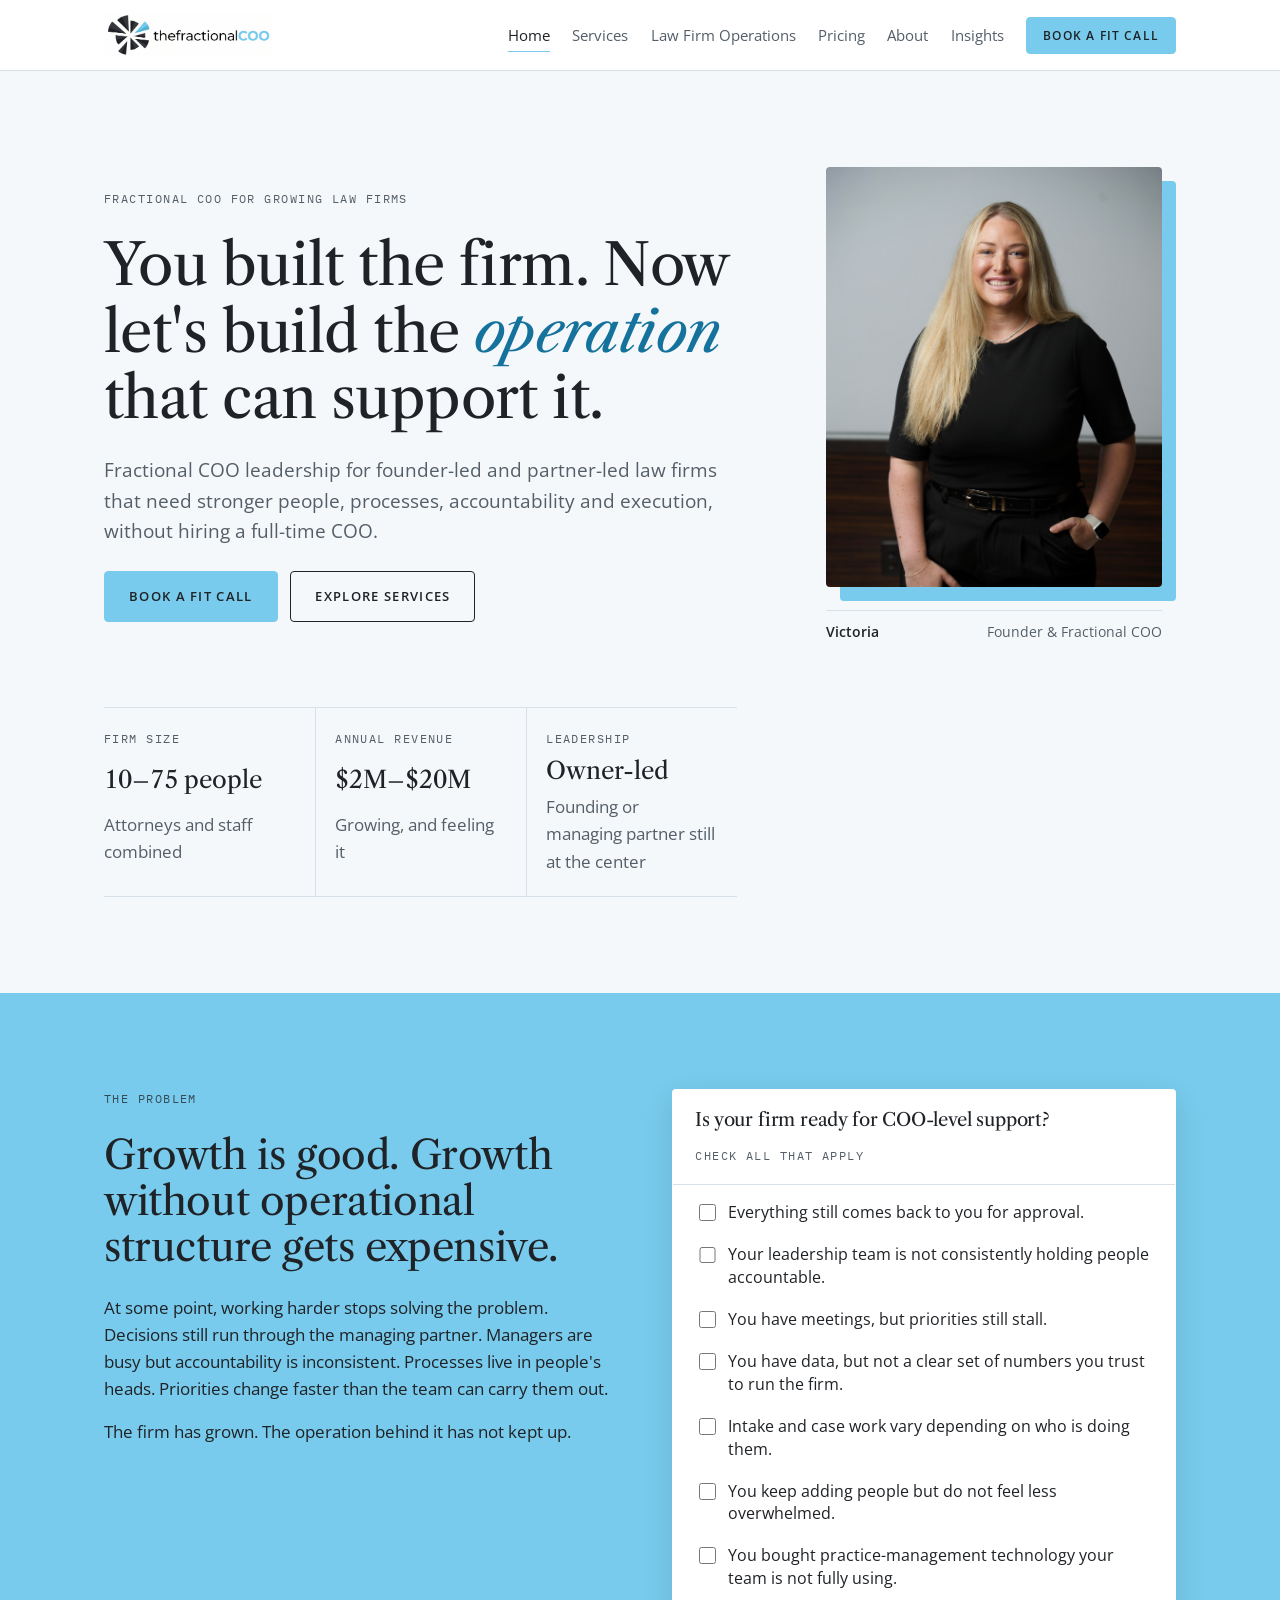
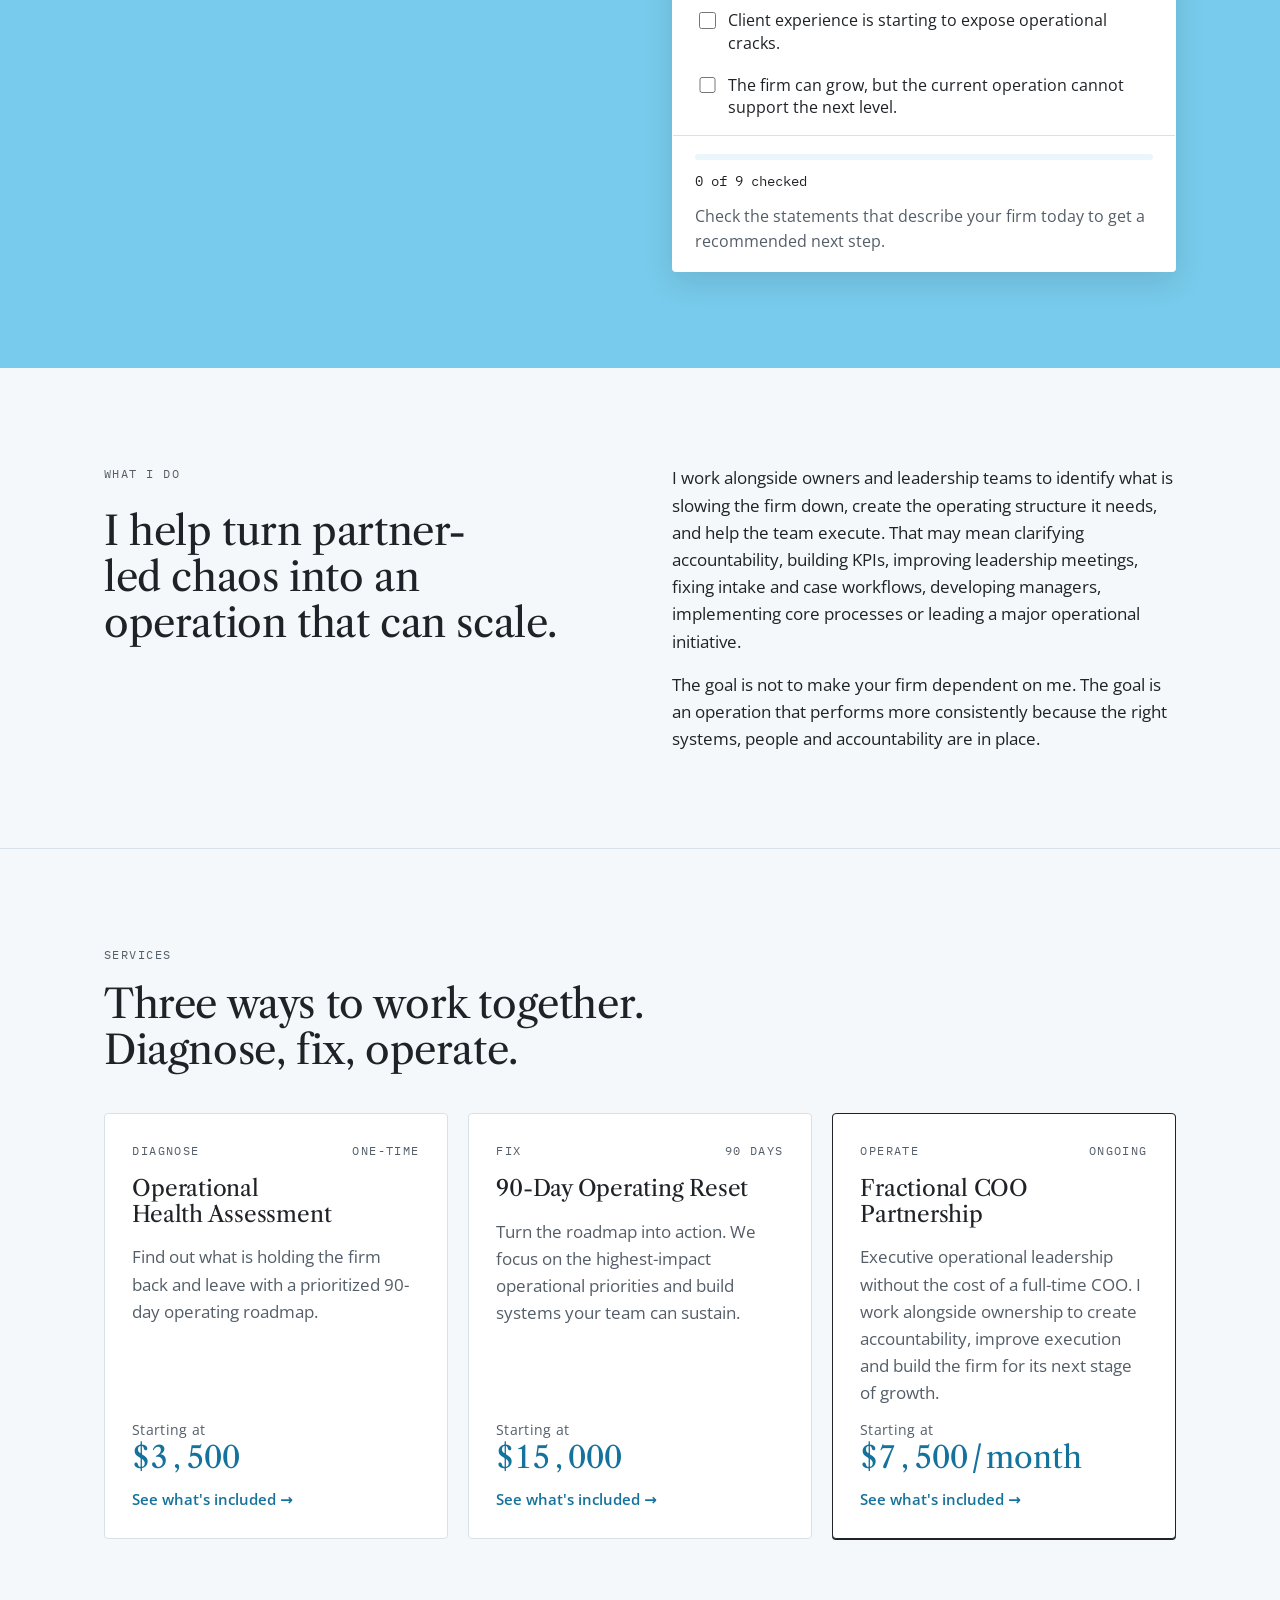
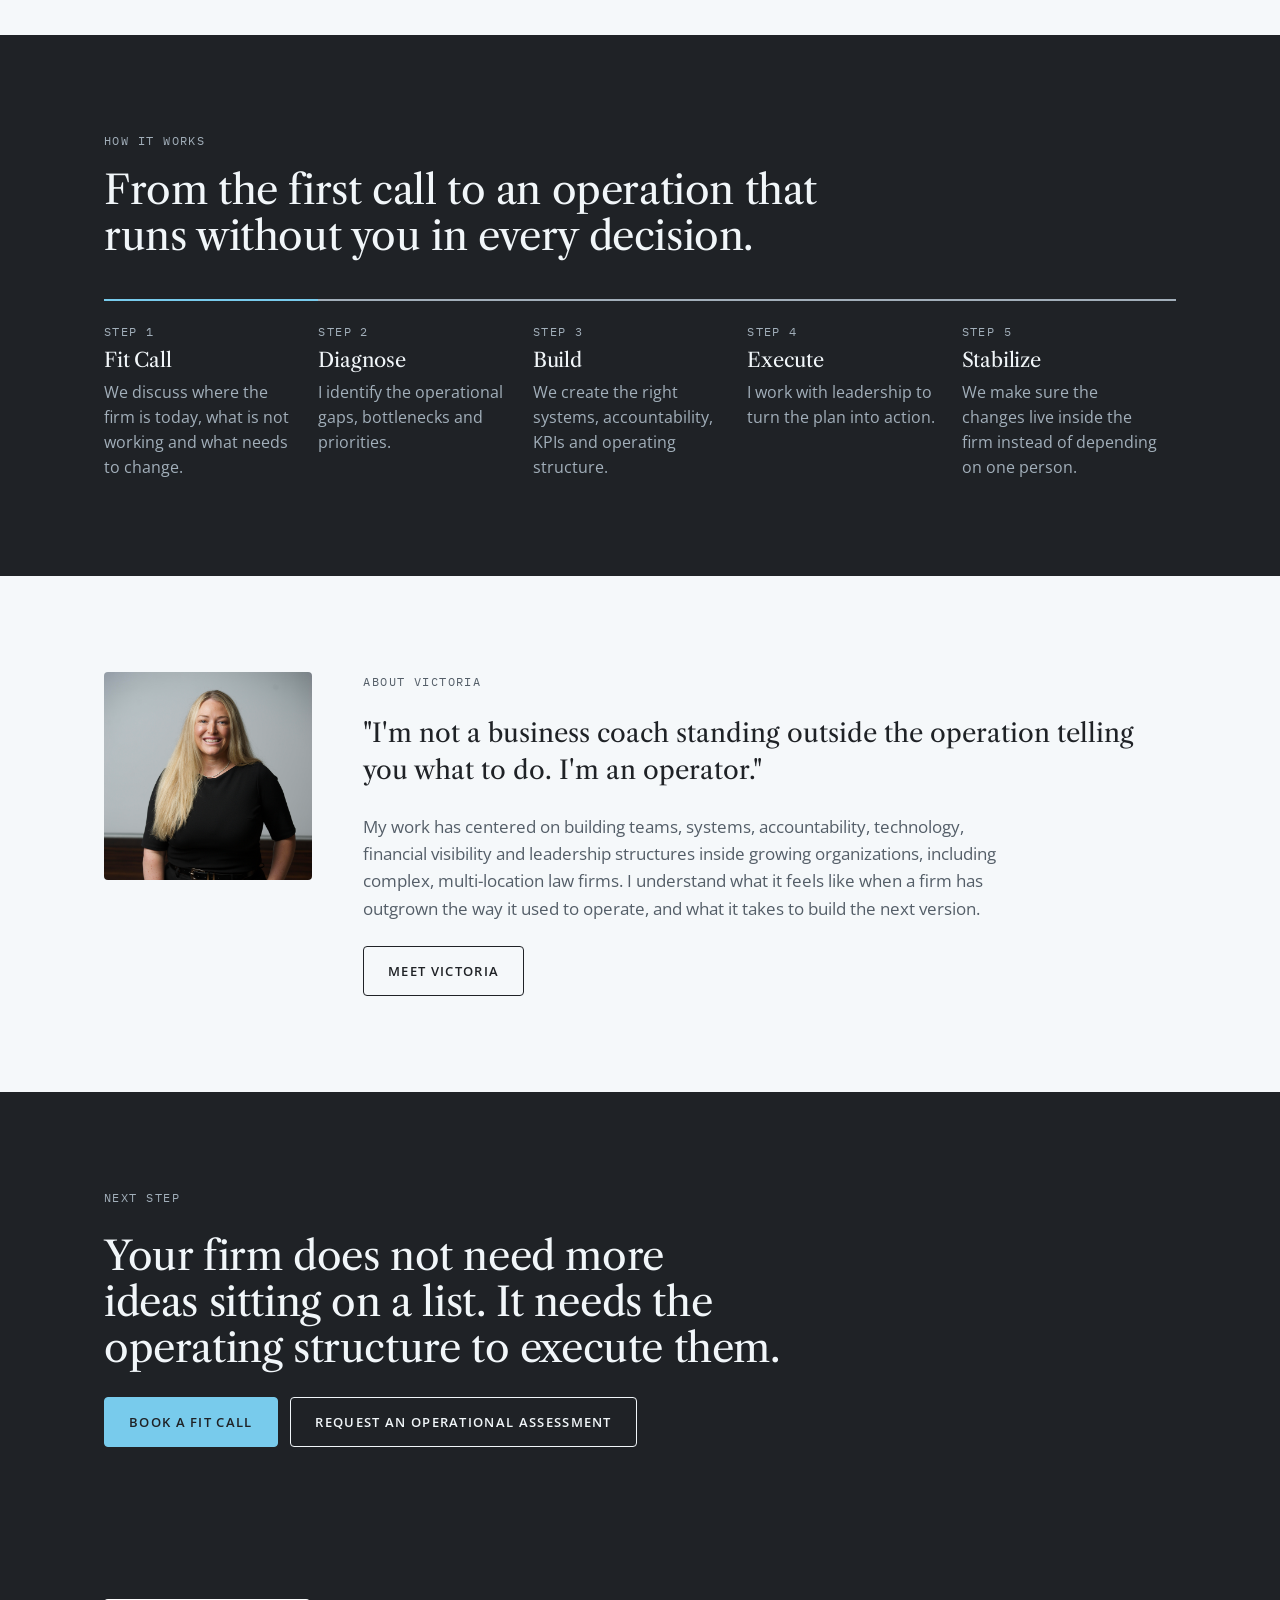
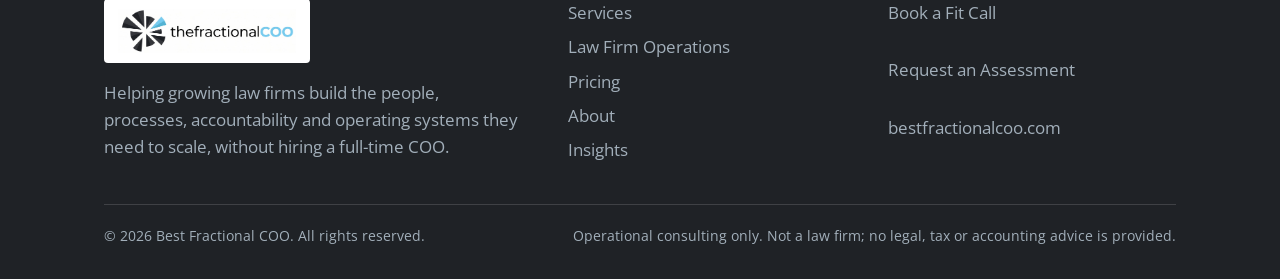
==== index.html @ 6ad54d50 "Split into real page URLs and email form fills through Resend Each page is its own file with clean U" ====
<!doctype html>
<html lang="en">
<head>
<meta charset="utf-8">
<meta name="viewport" content="width=device-width, initial-scale=1, viewport-fit=cover">
<title>Best Fractional COO</title>
<meta name="description" content="Fractional COO leadership for growing law firms. Build the people, processes, accountability and operating systems your firm needs to scale.">
<link rel="icon" href="logo.jpg">
<link rel="preconnect" href="https://fonts.googleapis.com">
<link rel="preconnect" href="https://fonts.gstatic.com" crossorigin>
<link rel="stylesheet" href="https://fonts.googleapis.com/css2?family=Libre+Caslon+Text:ital,wght@0,400;0,700;1,400&family=Open+Sans:wght@300;400;500;600;700&family=IBM+Plex+Mono:wght@400;500&display=swap">
<link rel="stylesheet" href="styles.css">
</head>
<body>
<header class="site-head">
  <div class="wrap">
    <a class="brand" href="./">
      <img src="logo.jpg" alt="thefractionalCOO, home" width="2048" height="508">
    </a>
    <button class="menu-btn" id="menuBtn" aria-expanded="false" aria-controls="nav">Menu</button>
    <nav class="nav" id="nav" aria-label="Main">
      <a href="./" aria-current="page">Home</a>
      <a href="services">Services</a>
      <a href="law-firms">Law Firm Operations</a>
      <a href="pricing">Pricing</a>
      <a href="about">About</a>
      <a href="insights">Insights</a>
      <a class="btn sm" href="contact">Book a Fit Call</a>
    </nav>
  </div>
</header>

<main id="main">
  <section class="band hero">
    <div class="wrap">
      <div class="hero-copy">
        <p class="label">Fractional COO for growing law firms</p>
        <h1>You built the firm. Now let's build the <em>operation</em> that can support it.</h1>
        <p class="lede">Fractional COO leadership for founder-led and partner-led law firms that need stronger people, processes, accountability and execution, without hiring a full-time COO.</p>
        <div class="actions">
          <a class="btn" href="contact">Book a Fit Call</a>
          <a class="btn ghost" href="services">Explore Services</a>
        </div>
      </div>
      <figure class="portrait">
        <img src="victoria.jpg" alt="Portrait of Victoria, founder of Best Fractional COO">
        <figcaption><b>Victoria</b><span class="muted">Founder &amp; Fractional COO</span></figcaption>
      </figure>
    </div>
    <div class="wrap" style="margin-top: clamp(2.5rem, 6vw, 4rem);">
      <div class="facts">
        <div><span class="label">Firm size</span><b>10&ndash;75 people</b><span class="muted">Attorneys and staff combined</span></div>
        <div><span class="label">Annual revenue</span><b>$2M&ndash;$20M</b><span class="muted">Growing, and feeling it</span></div>
        <div><span class="label">Leadership</span><b>Owner-led</b><span class="muted">Founding or managing partner still at the center</span></div>
      </div>
    </div>
  </section>

  <section class="band on-blue">
    <div class="wrap split">
      <div class="stack">
        <p class="label">The problem</p>
        <h2>Growth is good. Growth without operational structure gets expensive.</h2>
        <div class="prose">
          <p>At some point, working harder stops solving the problem. Decisions still run through the managing partner. Managers are busy but accountability is inconsistent. Processes live in people's heads. Priorities change faster than the team can carry them out.</p>
          <p>The firm has grown. The operation behind it has not kept up.</p>
        </div>
      </div>
      <div class="check" id="readiness">
        <div class="check-head">
          <h3>Is your firm ready for COO-level support?</h3>
          <span class="label">Check all that apply</span>
        </div>
        <ul id="checkList">
          <li><label><input type="checkbox" id="rc1"> Everything still comes back to you for approval.</label></li>
          <li><label><input type="checkbox" id="rc2"> Your leadership team is not consistently holding people accountable.</label></li>
          <li><label><input type="checkbox" id="rc3"> You have meetings, but priorities still stall.</label></li>
          <li><label><input type="checkbox" id="rc4"> You have data, but not a clear set of numbers you trust to run the firm.</label></li>
          <li><label><input type="checkbox" id="rc5"> Intake and case work vary depending on who is doing them.</label></li>
          <li><label><input type="checkbox" id="rc6"> You keep adding people but do not feel less overwhelmed.</label></li>
          <li><label><input type="checkbox" id="rc7"> You bought practice-management technology your team is not fully using.</label></li>
          <li><label><input type="checkbox" id="rc8"> Client experience is starting to expose operational cracks.</label></li>
          <li><label><input type="checkbox" id="rc9"> The firm can grow, but the current operation cannot support the next level.</label></li>
        </ul>
        <div class="check-foot">
          <div class="meter" aria-hidden="true"><i id="meterBar"></i></div>
          <div class="score" id="scoreText">0 of 9 checked</div>
          <p id="readyMsg" class="muted">Check the statements that describe your firm today to get a recommended next step.</p>
          <div id="readyResult" class="result" hidden>
            <span class="label">Recommended next step</span>
            <b id="resTitle"></b>
            <p id="resText"></p>
            <a class="btn" href="contact" id="resBtn">Book a Fit Call</a>
            <span class="small muted">The items you checked will be added to your request.</span>
          </div>
        </div>
      </div>
    </div>
  </section>

  <section class="band">
    <div class="wrap split">
      <div class="stack">
        <p class="label">What I do</p>
        <h2>I help turn partner-led chaos into an operation that can scale.</h2>
      </div>
      <div class="prose">
        <p>I work alongside owners and leadership teams to identify what is slowing the firm down, create the operating structure it needs, and help the team execute. That may mean clarifying accountability, building KPIs, improving leadership meetings, fixing intake and case workflows, developing managers, implementing core processes or leading a major operational initiative.</p>
        <p>The goal is not to make your firm dependent on me. The goal is an operation that performs more consistently because the right systems, people and accountability are in place.</p>
      </div>
    </div>
  </section>

  <section class="band">
    <div class="wrap">
      <div class="sec-head">
        <p class="label">Services</p>
        <h2>Three ways to work together. Diagnose, fix, operate.</h2>
      </div>
      <div class="offers">
        <article class="offer">
          <div class="stage"><span class="label">Diagnose</span><span class="label">One-time</span></div>
          <h3>Operational Health Assessment</h3>
          <p>Find out what is holding the firm back and leave with a prioritized 90-day operating roadmap.</p>
          <div class="stack" style="gap:.8rem"><div class="price"><small>Starting at</small>$3,500</div><a class="link" href="services#svc-assessment">See what's included &rarr;</a></div>
        </article>
        <article class="offer">
          <div class="stage"><span class="label">Fix</span><span class="label">90 days</span></div>
          <h3>90-Day Operating Reset</h3>
          <p>Turn the roadmap into action. We focus on the highest-impact operational priorities and build systems your team can sustain.</p>
          <div class="stack" style="gap:.8rem"><div class="price"><small>Starting at</small>$15,000</div><a class="link" href="services#svc-reset">See what's included &rarr;</a></div>
        </article>
        <article class="offer featured">
          <div class="stage"><span class="label">Operate</span><span class="label">Ongoing</span></div>
          <h3>Fractional COO Partnership</h3>
          <p>Executive operational leadership without the cost of a full-time COO. I work alongside ownership to create accountability, improve execution and build the firm for its next stage of growth.</p>
          <div class="stack" style="gap:.8rem"><div class="price"><small>Starting at</small>$7,500/month</div><a class="link" href="services#svc-partnership">See what's included &rarr;</a></div>
        </article>
      </div>
    </div>
  </section>

  <section class="band on-deep">
    <div class="wrap">
      <div class="sec-head">
        <p class="label">How it works</p>
        <h2>From the first call to an operation that runs without you in every decision.</h2>
      </div>
      <ol class="steps">
        <li><h3>Fit Call</h3><p>We discuss where the firm is today, what is not working and what needs to change.</p></li>
        <li><h3>Diagnose</h3><p>I identify the operational gaps, bottlenecks and priorities.</p></li>
        <li><h3>Build</h3><p>We create the right systems, accountability, KPIs and operating structure.</p></li>
        <li><h3>Execute</h3><p>I work with leadership to turn the plan into action.</p></li>
        <li><h3>Stabilize</h3><p>We make sure the changes live inside the firm instead of depending on one person.</p></li>
      </ol>
    </div>
  </section>

  <section class="band">
    <div class="wrap about-prev">
      <img src="victoria.jpg" alt="Victoria, Fractional COO">
      <div class="stack">
        <p class="label">About Victoria</p>
        <blockquote>"I'm not a business coach standing outside the operation telling you what to do. I'm an operator."</blockquote>
        <p class="muted" style="max-width:40rem">My work has centered on building teams, systems, accountability, technology, financial visibility and leadership structures inside growing organizations, including complex, multi-location law firms. I understand what it feels like when a firm has outgrown the way it used to operate, and what it takes to build the next version.</p>
        <div><a class="btn ghost" href="about">Meet Victoria</a></div>
      </div>
    </div>
  </section>

  <section class="band on-deep cta-band">
    <div class="wrap">
      <p class="label">Next step</p>
      <h2>Your firm does not need more ideas sitting on a list. It needs the operating structure to execute them.</h2>
      <div class="actions"><a class="btn" href="contact">Book a Fit Call</a><a class="btn ghost" href="contact">Request an Operational Assessment</a></div>
    </div>
  </section>
</main>

<footer>
  <div class="wrap">
    <div class="foot-grid">
      <div class="stack" style="gap:1rem">
        <a class="brand" href="./"><img src="logo.jpg" alt="thefractionalCOO" width="2048" height="508"></a>
        <p class="muted" style="max-width:26rem">Helping growing law firms build the people, processes, accountability and operating systems they need to scale, without hiring a full-time COO.</p>
      </div>
      <ul>
        <li><a href="services">Services</a></li>
        <li><a href="law-firms">Law Firm Operations</a></li>
        <li><a href="pricing">Pricing</a></li>
        <li><a href="about">About</a></li>
        <li><a href="insights">Insights</a></li>
      </ul>
      <ul>
        <li><a href="contact">Book a Fit Call</a></li>
        <li><a href="contact">Request an Assessment</a></li>
        <li><span class="muted">bestfractionalcoo.com</span></li>
      </ul>
    </div>
    <div class="legal">
      <span>&copy; 2026 Best Fractional COO. All rights reserved.</span>
      <span>Operational consulting only. Not a law firm; no legal, tax or accounting advice is provided.</span>
    </div>
  </div>
</footer>

<script src="site.js"></script>
</body>
</html>
---- styles.css ----
/* Layout: left-aligned editorial columns on a cool white ground; brand black for structure, brand sky blue for actions and highlights. */
:root {
  --paper: #f5f8fa;
  --panel: #ffffff;
  --ink: #1f2226;
  --muted: #545e68;
  --rule: #d8e1e8;
  --deep: #1f2226;
  --deep-fg: #f1f6f9;
  --deep-muted: #a2afba;
  --accent: #78cbec;
  --accent-hover: #5bbde4;
  --accent-fg: #1f2226;
  --accent-text: #14729c;
  --tint: #eaf6fc;
  --ok: #14729c;
  --logo-plate: #ffffff;
  --logo-pad: 0;
  --brand-blue: #78cbec;
  --on-blue-fg: #1f2226;
  --f-display: "Libre Caslon Text", "Iowan Old Style", Georgia, "Times New Roman", serif;
  --f-body: "Open Sans", "Segoe UI", system-ui, -apple-system, sans-serif;
  --f-mono: "IBM Plex Mono", ui-monospace, Consolas, monospace;
  --wrap: 72rem;
  --r: 4px;
}
@media (prefers-color-scheme: dark) {
  :root:not([data-theme="light"]) {
    --paper: #0b0e11; --panel: #13181d; --ink: #e9eff3; --muted: #9ba8b3; --rule: #252d35;
    --deep: #161c22; --deep-fg: #f1f6f9; --deep-muted: #a2afba;
    --accent: #78cbec; --accent-hover: #9bd9f2; --accent-fg: #1f2226; --accent-text: #8fd6f2; --tint: #14232d; --ok: #8fd6f2; --logo-pad: 0.35rem 0.6rem;
    color-scheme: dark;
  }
}
:root[data-theme="dark"] {
  --paper: #0b0e11; --panel: #13181d; --ink: #e9eff3; --muted: #9ba8b3; --rule: #252d35;
  --deep: #161c22; --deep-fg: #f1f6f9; --deep-muted: #a2afba;
  --accent: #78cbec; --accent-hover: #9bd9f2; --accent-fg: #1f2226; --accent-text: #8fd6f2; --tint: #14232d; --ok: #8fd6f2; --logo-pad: 0.35rem 0.6rem;
  color-scheme: dark;
}

* { box-sizing: border-box; }
body { margin: 0; }
img { max-width: 100%; }
[hidden] { display: none !important; }
html { scroll-behavior: smooth; }
@media (prefers-reduced-motion: reduce) { html { scroll-behavior: auto; } * { transition: none !important; } }
body { background: var(--paper); color: var(--ink); font-family: var(--f-body); font-size: 1.0625rem; line-height: 1.6; -webkit-font-smoothing: antialiased; }
.wrap { max-width: var(--wrap); margin-inline: auto; padding-inline: clamp(16px, 4vw, 40px); }
h1, h2, h3 { font-family: var(--f-display); font-weight: 400; line-height: 1.15; text-wrap: balance; margin: 0; letter-spacing: -0.01em; }
h1 { font-size: clamp(2.2rem, 5vw, 3.6rem); }
h2 { font-size: clamp(1.75rem, 3.4vw, 2.5rem); }
h3 { font-size: 1.4rem; }
p { margin: 0; }
.lede { font-size: 1.2rem; color: var(--muted); max-width: 40rem; }
.prose { max-width: 40rem; display: grid; gap: 1rem; }
.label { font-family: var(--f-mono); font-size: 0.75rem; letter-spacing: 0.12em; text-transform: uppercase; color: var(--muted); }
a { color: inherit; }
:focus-visible { outline: 2px solid var(--accent-text); outline-offset: 3px; }

/* Header */
.site-head { position: sticky; top: env(safe-area-inset-top, 0px); z-index: 20; background: var(--panel); border-bottom: 1px solid var(--rule); }
.site-head .wrap { display: flex; align-items: center; justify-content: space-between; gap: 1rem; padding-block: 0.9rem; }
.brand { display: inline-flex; align-items: center; text-decoration: none; min-width: 0; background: var(--logo-plate); padding: var(--logo-pad); border-radius: var(--r); }
.brand img { display: block; height: 2.6rem; width: auto; max-width: 100%; mix-blend-mode: multiply; }
@media (max-width: 420px) { .brand img { height: 2rem; } }
footer .brand { padding: 0.5rem 0.9rem; justify-self: start; }
footer .brand img { height: 2.75rem; }
.nav { display: flex; align-items: center; gap: 1.4rem; }
.nav a { text-decoration: none; font-size: 0.95rem; color: var(--muted); padding-block: 0.25rem; border-bottom: 1.5px solid transparent; }
.nav a:hover { color: var(--ink); }
.nav a[aria-current="page"] { color: var(--ink); border-bottom-color: var(--accent); }
.menu-btn { display: none; background: none; border: 1px solid var(--rule); color: var(--ink); font: 500 0.9rem var(--f-body); padding: 0.45rem 0.8rem; border-radius: var(--r); cursor: pointer; }
@media (max-width: 960px) {
  .menu-btn { display: inline-block; }
  .nav { display: none; position: absolute; left: 0; right: 0; top: 100%; background: var(--paper); border-bottom: 1px solid var(--rule); flex-direction: column; align-items: stretch; gap: 0; padding: 0.5rem clamp(16px, 4vw, 40px) 1rem; }
  .nav.open { display: flex; }
  .nav a { padding-block: 0.7rem; border-bottom: 1px solid var(--rule); }
  .nav a[aria-current="page"] { border-bottom-color: var(--rule); color: var(--accent-text); }
  .nav .btn { margin-top: 0.8rem; text-align: center; }
}

/* Buttons */
.btn { display: inline-block; text-decoration: none; font: 600 0.82rem var(--f-body); letter-spacing: 0.1em; text-transform: uppercase; padding: 0.95rem 1.5rem; border-radius: var(--r); border: 1.5px solid var(--accent); background: var(--accent); color: var(--accent-fg); cursor: pointer; transition: background .15s, border-color .15s; }
.btn:hover { background: var(--accent-hover); border-color: var(--accent-hover); }
.btn.ghost { background: transparent; color: var(--ink); border-color: var(--ink); }
.btn.ghost:hover { background: var(--tint); }
.btn.sm { padding: 0.6rem 1rem; font-size: 0.74rem; }
.nav .btn { color: var(--accent-fg); border-bottom: 1.5px solid var(--accent); }
.on-deep .btn.ghost { color: var(--deep-fg); border-color: var(--deep-fg); }
.on-deep .btn.ghost:hover { background: rgba(255,255,255,0.08); }
.actions { display: flex; flex-wrap: wrap; gap: 0.8rem; }

/* Sections */
section.band { padding-block: clamp(3.5rem, 8vw, 6rem); }
section.band + section.band { border-top: 1px solid var(--rule); }
.on-deep { background: var(--deep); color: var(--deep-fg); }
.on-deep .label, .on-deep .lede, .on-deep .muted { color: var(--deep-muted); }
section.band.on-deep + section.band, section.band + section.band.on-deep { border-top: 0; }
.on-blue { background: var(--brand-blue); color: var(--on-blue-fg); }
.on-blue .stack > .label { color: var(--on-blue-fg); opacity: 0.75; }
.on-blue .check { color: var(--ink); border-color: transparent; box-shadow: 0 10px 30px rgba(14, 17, 20, 0.12); }
section.band.on-blue + section.band, section.band + section.band.on-blue { border-top: 0; }
.sec-head { display: grid; gap: 1rem; margin-bottom: 2.5rem; max-width: 46rem; }
.muted { color: var(--muted); }

/* Hero */
.hero .wrap { display: grid; grid-template-columns: minmax(0, 1.35fr) minmax(0, 0.8fr); gap: clamp(2rem, 5vw, 4.5rem); align-items: center; }
.hero-copy { display: grid; gap: 1.5rem; min-width: 0; }
.hero h1 em { font-style: italic; color: var(--accent-text); }
.portrait { margin: 0 14px 0 0; display: grid; gap: 1.4rem; justify-self: end; width: 100%; max-width: 21rem; }
.portrait img { width: 100%; aspect-ratio: 4 / 5; object-fit: cover; object-position: 50% 8%; border-radius: var(--r); display: block; box-shadow: 14px 14px 0 var(--brand-blue); }
.portrait figcaption { display: flex; justify-content: space-between; gap: 1rem; font-size: 0.9rem; border-top: 1px solid var(--rule); padding-top: 0.6rem; }
.portrait figcaption b { font-weight: 600; }
@media (max-width: 760px) {
  .hero .wrap { grid-template-columns: 1fr; }
  .portrait { justify-self: start; max-width: 15rem; }
}

.facts { display: grid; grid-template-columns: repeat(3, minmax(0, 1fr)); border-top: 1px solid var(--rule); border-bottom: 1px solid var(--rule); }
.facts div { padding: 1.3rem 1.2rem 1.3rem 0; display: grid; gap: 0.2rem; }
.facts div + div { border-left: 1px solid var(--rule); padding-left: 1.2rem; }
.facts b { font-family: var(--f-display); font-weight: 400; font-size: 1.5rem; font-variant-numeric: tabular-nums; }
@media (max-width: 640px) { .facts { grid-template-columns: 1fr; } .facts div + div { border-left: 0; border-top: 1px solid var(--rule); padding-left: 0; } }

/* Two column */
.split { display: grid; grid-template-columns: minmax(0, 1fr) minmax(0, 1fr); gap: clamp(2rem, 5vw, 5rem); align-items: start; }
@media (max-width: 860px) { .split { grid-template-columns: 1fr; } }

/* Readiness checklist */
.check { background: var(--panel); border: 1px solid var(--rule); border-radius: var(--r); }
.check-head { padding: 1.2rem 1.4rem; border-bottom: 1px solid var(--rule); display: flex; justify-content: space-between; align-items: baseline; gap: 1rem; flex-wrap: wrap; }
.check-head h3 { font-size: 1.15rem; }
.check ul { list-style: none; margin: 0; padding: 0.4rem 0; }
.check li label { display: grid; grid-template-columns: 1.25rem 1fr; gap: 0.8rem; padding: 0.6rem 1.4rem; cursor: pointer; font-size: 0.98rem; line-height: 1.45; }
.check li label:hover { background: var(--tint); }
.check input { accent-color: var(--accent-text); width: 1.05rem; height: 1.05rem; margin-top: 0.2rem; }
.check-foot { border-top: 1px solid var(--rule); padding: 1.1rem 1.4rem; display: grid; gap: 0.7rem; }
.meter { height: 6px; background: var(--tint); border-radius: 3px; overflow: hidden; }
.meter i { display: block; height: 100%; width: 0; background: var(--accent); transition: width .25s; }
.score { font-family: var(--f-mono); font-size: 0.85rem; font-variant-numeric: tabular-nums; }
#readyMsg { font-size: 0.98rem; }
.result { background: var(--tint); border-radius: var(--r); padding: 1.1rem 1.2rem; display: grid; gap: 0.55rem; justify-items: start; }
.result b { font-family: var(--f-display); font-weight: 400; font-size: 1.3rem; line-height: 1.25; }
.result p { font-size: 0.97rem; }
.result .btn { margin-top: 0.3rem; }
.small { font-size: 0.85rem; }

/* Offer cards */
.offers { display: grid; grid-template-columns: repeat(3, minmax(0, 1fr)); gap: 1.25rem; }
@media (max-width: 900px) { .offers { grid-template-columns: 1fr; } }
.offer { background: var(--panel); border: 1px solid var(--rule); border-radius: var(--r); padding: 1.7rem; display: grid; grid-template-rows: auto auto 1fr auto; gap: 1rem; }
.offer.featured { border-color: var(--ink); box-shadow: 0 1px 0 var(--ink); }
.offer .stage { display: flex; justify-content: space-between; gap: 0.5rem; }
.price { font-family: var(--f-display); font-size: 1.9rem; font-variant-numeric: tabular-nums; color: var(--accent-text); line-height: 1.1; }
.price small { font-family: var(--f-body); font-size: 0.85rem; color: var(--muted); display: block; margin-bottom: 0.2rem; letter-spacing: 0.02em; }
.offer p { color: var(--muted); }
.offer .link { font-weight: 600; font-size: 0.95rem; text-decoration: none; color: var(--accent-text); }
.offer .link:hover { text-decoration: underline; }

/* Process steps (a real sequence) */
.steps { list-style: none; margin: 0; padding: 0; display: grid; grid-template-columns: repeat(5, minmax(0, 1fr)); gap: 0; counter-reset: s; }
.steps li { counter-increment: s; padding: 1.4rem 1.2rem 0 0; border-top: 2px solid var(--deep-muted); display: grid; gap: 0.5rem; align-content: start; }
.steps li::before { content: "Step " counter(s); font-family: var(--f-mono); font-size: 0.72rem; letter-spacing: 0.12em; text-transform: uppercase; color: var(--deep-muted); }
.steps li:first-child { border-top-color: var(--accent); }
.steps h3 { font-size: 1.25rem; }
.steps p { color: var(--deep-muted); font-size: 0.97rem; }
.on-deep .steps li:first-child { border-top-color: var(--accent); }
@media (max-width: 900px) { .steps { grid-template-columns: 1fr; } .steps li { padding: 1.1rem 0 1.3rem; } }

/* Lists */
.ticks { list-style: none; margin: 0; padding: 0; display: grid; gap: 0.65rem; }
.ticks li { display: grid; grid-template-columns: 1rem 1fr; gap: 0.75rem; line-height: 1.5; }
.ticks li::before { content: ""; width: 0.55rem; height: 0.55rem; margin-top: 0.5rem; border: 1.5px solid var(--accent-text); transform: rotate(45deg); }
.cols-2 { display: grid; grid-template-columns: repeat(2, minmax(0, 1fr)); gap: 0.65rem 2.5rem; }
@media (max-width: 700px) { .cols-2 { grid-template-columns: 1fr; } }

/* About preview */
.about-prev { display: grid; grid-template-columns: minmax(0, 13rem) minmax(0, 1fr); gap: clamp(1.5rem, 4vw, 3.5rem); align-items: start; }
.about-prev img { width: 100%; border-radius: var(--r); aspect-ratio: 1 / 1; object-fit: cover; object-position: 50% 6%; }
blockquote { margin: 0; font-family: var(--f-display); font-size: clamp(1.25rem, 2.3vw, 1.6rem); line-height: 1.45; }
@media (max-width: 640px) { .about-prev { grid-template-columns: 1fr; } .about-prev img { max-width: 11rem; } }

/* CTA band */
.cta-band .wrap { display: grid; gap: 1.6rem; justify-items: start; }
.cta-band h2 { max-width: 44rem; }

/* Services detail */
.ladder { display: grid; grid-template-columns: repeat(3, minmax(0, 1fr)); border: 1px solid var(--rule); border-radius: var(--r); background: var(--panel); margin-bottom: 3.5rem; }
.ladder a { padding: 1.2rem 1.4rem; text-decoration: none; display: grid; gap: 0.25rem; }
.ladder a + a { border-left: 1px solid var(--rule); }
.ladder a:hover { background: var(--tint); }
.ladder b { font-family: var(--f-display); font-weight: 400; font-size: 1.25rem; }
.ladder .arrow { color: var(--accent-text); }
@media (max-width: 700px) { .ladder { grid-template-columns: 1fr; } .ladder a + a { border-left: 0; border-top: 1px solid var(--rule); } }
.svc { display: grid; grid-template-columns: minmax(0, 0.85fr) minmax(0, 1.4fr); gap: clamp(2rem, 5vw, 4.5rem); padding-block: 3rem; border-top: 1px solid var(--rule); scroll-margin-top: 6rem; }
.svc-side { display: grid; gap: 1.1rem; align-content: start; position: sticky; top: 6rem; }
.svc-body { display: grid; gap: 2rem; min-width: 0; }
.svc-body h4 { font-family: var(--f-mono); font-weight: 500; font-size: 0.75rem; letter-spacing: 0.12em; text-transform: uppercase; color: var(--muted); margin: 0 0 0.9rem; }
.dl { display: grid; gap: 0; border-top: 1px solid var(--rule); }
.dl div { display: grid; grid-template-columns: minmax(0, 11rem) minmax(0, 1fr); gap: 1rem; padding-block: 0.8rem; border-bottom: 1px solid var(--rule); }
.dl dt { font-weight: 600; }
.dl dd { margin: 0; color: var(--muted); }
@media (max-width: 860px) { .svc { grid-template-columns: 1fr; } .svc-side { position: static; } }
@media (max-width: 520px) { .dl div { grid-template-columns: 1fr; gap: 0.2rem; } }
.months { display: grid; grid-template-columns: repeat(3, minmax(0, 1fr)); gap: 1rem; }
.months div { border-top: 2px solid var(--ink); padding-top: 0.8rem; display: grid; gap: 0.35rem; align-content: start; }
.months div b { font-family: var(--f-display); font-weight: 400; font-size: 1.15rem; }
.months p { color: var(--muted); font-size: 0.95rem; }
@media (max-width: 700px) { .months { grid-template-columns: 1fr; } }
.note { background: var(--tint); border-radius: var(--r); padding: 1rem 1.2rem; font-size: 0.97rem; }

/* Law firm areas */
.areas { display: grid; grid-template-columns: repeat(3, minmax(0, 1fr)); border-top: 1px solid var(--rule); border-left: 1px solid var(--rule); }
.areas div { border-right: 1px solid var(--rule); border-bottom: 1px solid var(--rule); padding: 1.4rem; display: grid; gap: 0.5rem; align-content: start; background: var(--panel); }
.areas h3 { font-size: 1.15rem; }
.areas p { color: var(--muted); font-size: 0.96rem; }
@media (max-width: 860px) { .areas { grid-template-columns: repeat(2, minmax(0, 1fr)); } }
@media (max-width: 560px) { .areas { grid-template-columns: 1fr; } }

/* Pricing table */
.table-wrap { overflow-x: auto; border: 1px solid var(--rule); border-radius: var(--r); background: var(--panel); }
table { border-collapse: collapse; width: 100%; min-width: 46rem; font-size: 0.97rem; }
th, td { text-align: left; vertical-align: top; padding: 1rem 1.1rem; border-bottom: 1px solid var(--rule); }
thead th { font-family: var(--f-display); font-weight: 400; font-size: 1.15rem; vertical-align: bottom; }
thead th .price { font-size: 1.5rem; margin-top: 0.4rem; }
tbody th { font-family: var(--f-mono); font-weight: 500; font-size: 0.72rem; letter-spacing: 0.1em; text-transform: uppercase; color: var(--muted); width: 12rem; }
tbody tr:last-child td, tbody tr:last-child th { border-bottom: 0; }
td.yes { color: var(--ok); font-weight: 600; }
.price-cards { display: grid; grid-template-columns: repeat(3, minmax(0, 1fr)); gap: 1.25rem; margin-bottom: 3rem; }
@media (max-width: 900px) { .price-cards { grid-template-columns: 1fr; } }
.price-cards .offer ul { margin: 0; }

/* FAQ */
.faq { display: grid; border-top: 1px solid var(--rule); }
.faq details { border-bottom: 1px solid var(--rule); }
.faq summary { cursor: pointer; padding: 1.15rem 2rem 1.15rem 0; font-family: var(--f-display); font-size: 1.2rem; list-style: none; position: relative; }
.faq summary::-webkit-details-marker { display: none; }
.faq summary::after { content: "+"; position: absolute; right: 0.2rem; top: 1rem; font-family: var(--f-body); color: var(--accent-text); font-size: 1.4rem; }
.faq details[open] summary::after { content: "\2212"; }
.faq details p { padding: 0 0 1.3rem; color: var(--muted); max-width: 44rem; }

/* About page */
.about-hero { display: grid; grid-template-columns: minmax(0, 1.3fr) minmax(0, 0.7fr); gap: clamp(2rem, 5vw, 4.5rem); align-items: start; }
@media (max-width: 760px) { .about-hero { grid-template-columns: 1fr; } }
.proof { display: grid; grid-template-columns: repeat(4, minmax(0, 1fr)); gap: 1rem; }
.proof div { border: 1px dashed var(--rule); border-radius: var(--r); padding: 1.1rem; display: grid; gap: 0.3rem; align-content: start; }
.proof b { font-family: var(--f-display); font-weight: 400; font-size: 1.6rem; color: var(--muted); }
@media (max-width: 860px) { .proof { grid-template-columns: repeat(2, minmax(0, 1fr)); } }
.pillars { display: grid; grid-template-columns: repeat(4, minmax(0, 1fr)); gap: 1.5rem; }
.pillars div { display: grid; gap: 0.4rem; align-content: start; border-top: 1px solid var(--deep-muted); padding-top: 1rem; }
.pillars b { font-family: var(--f-display); font-weight: 400; font-size: 1.2rem; }
@media (max-width: 860px) { .pillars { grid-template-columns: repeat(2, minmax(0, 1fr)); } }
@media (max-width: 520px) { .pillars, .proof { grid-template-columns: 1fr; } }

/* Insights */
.articles { display: grid; border-top: 1px solid var(--rule); }
.articles article { display: grid; grid-template-columns: minmax(0, 9rem) minmax(0, 1fr) auto; gap: 1.5rem; padding-block: 1.25rem; border-bottom: 1px solid var(--rule); align-items: baseline; }
.articles h3 { font-size: 1.2rem; }
.articles p { color: var(--muted); font-size: 0.95rem; margin-top: 0.3rem; }
.tag { font-family: var(--f-mono); font-size: 0.7rem; letter-spacing: 0.08em; text-transform: uppercase; color: var(--muted); border: 1px solid var(--rule); border-radius: 2px; padding: 0.15rem 0.45rem; white-space: nowrap; }
@media (max-width: 700px) { .articles article { grid-template-columns: 1fr; gap: 0.4rem; } }
.magnet { display: grid; grid-template-columns: minmax(0, 1.2fr) minmax(0, 1fr); gap: 2rem; align-items: center; background: var(--deep); color: var(--deep-fg); border-radius: var(--r); padding: clamp(1.5rem, 4vw, 2.75rem); margin-bottom: 3rem; }
.magnet p { color: var(--deep-muted); }
@media (max-width: 760px) { .magnet { grid-template-columns: 1fr; } }

/* Contact */
.contact-grid { display: grid; grid-template-columns: minmax(0, 1.25fr) minmax(0, 0.75fr); gap: clamp(2rem, 5vw, 4.5rem); align-items: start; }
@media (max-width: 860px) { .contact-grid { grid-template-columns: 1fr; } }
form { background: var(--panel); border: 1px solid var(--rule); border-radius: var(--r); padding: clamp(1.25rem, 3vw, 2rem); display: grid; gap: 1.1rem; }
.row2 { display: grid; grid-template-columns: repeat(2, minmax(0, 1fr)); gap: 1.1rem; }
@media (max-width: 560px) { .row2 { grid-template-columns: 1fr; } }
.field { display: grid; gap: 0.35rem; min-width: 0; }
.field label { font-weight: 600; font-size: 0.9rem; }
.field label span { font-weight: 400; color: var(--muted); }
input[type=text], input[type=email], input[type=tel], select, textarea { width: 100%; font: 400 1rem var(--f-body); color: var(--ink); background: var(--paper); border: 1px solid var(--rule); border-radius: var(--r); padding: 0.7rem 0.8rem; }
textarea { min-height: 7rem; resize: vertical; }
input:focus, select:focus, textarea:focus { outline: 2px solid var(--accent-text); outline-offset: 0; border-color: transparent; }
.radios { display: flex; flex-wrap: wrap; gap: 0.5rem; }
.radios label { display: inline-flex; gap: 0.45rem; align-items: center; border: 1px solid var(--rule); border-radius: var(--r); padding: 0.5rem 0.8rem; font-weight: 400; font-size: 0.93rem; cursor: pointer; background: var(--paper); }
.radios input { accent-color: var(--accent-text); }
.form-msg { border-radius: var(--r); padding: 0.9rem 1rem; background: var(--tint); font-size: 0.95rem; }
.form-msg.err { border-left: 3px solid var(--accent-text); }
.next-steps { list-style: none; margin: 0; padding: 0; display: grid; gap: 1.2rem; counter-reset: n; }
.next-steps li { counter-increment: n; display: grid; grid-template-columns: 2rem 1fr; gap: 0.8rem; }
.next-steps li::before { content: counter(n); font-family: var(--f-display); font-size: 1.3rem; color: var(--accent-text); line-height: 1.3; }
.next-steps b { display: block; }
.next-steps span { color: var(--muted); font-size: 0.95rem; }
.contact-card { border-top: 1px solid var(--rule); padding-top: 1.2rem; display: grid; gap: 0.4rem; font-size: 0.97rem; }
.contact-card code { font-family: var(--f-mono); font-size: 0.9rem; user-select: all; }

/* Footer */
footer { background: var(--deep); color: var(--deep-fg); padding-block: 3.5rem 2rem; }
.foot-grid { display: grid; grid-template-columns: minmax(0, 1.5fr) repeat(2, minmax(0, 1fr)); gap: 2rem; }
footer .muted { color: var(--deep-muted); }
footer ul { list-style: none; margin: 0; padding: 0; display: grid; gap: 0.45rem; }
footer ul a { text-decoration: none; color: var(--deep-muted); }
footer ul a:hover { color: var(--deep-fg); }
.legal { margin-top: 2.5rem; padding-top: 1.3rem; border-top: 1px solid rgba(255,255,255,0.14); display: flex; flex-wrap: wrap; justify-content: space-between; gap: 1rem; font-size: 0.85rem; color: var(--deep-muted); }
@media (max-width: 760px) { .foot-grid { grid-template-columns: 1fr; } }

.page { display: block; }
.stack { display: grid; gap: 1.5rem; }
.hp { position: absolute; left: -9999px; width: 1px; height: 1px; overflow: hidden; }
.form-msg.ok { border-left: 3px solid var(--ok); }
button[disabled] { opacity: 0.6; cursor: wait; }
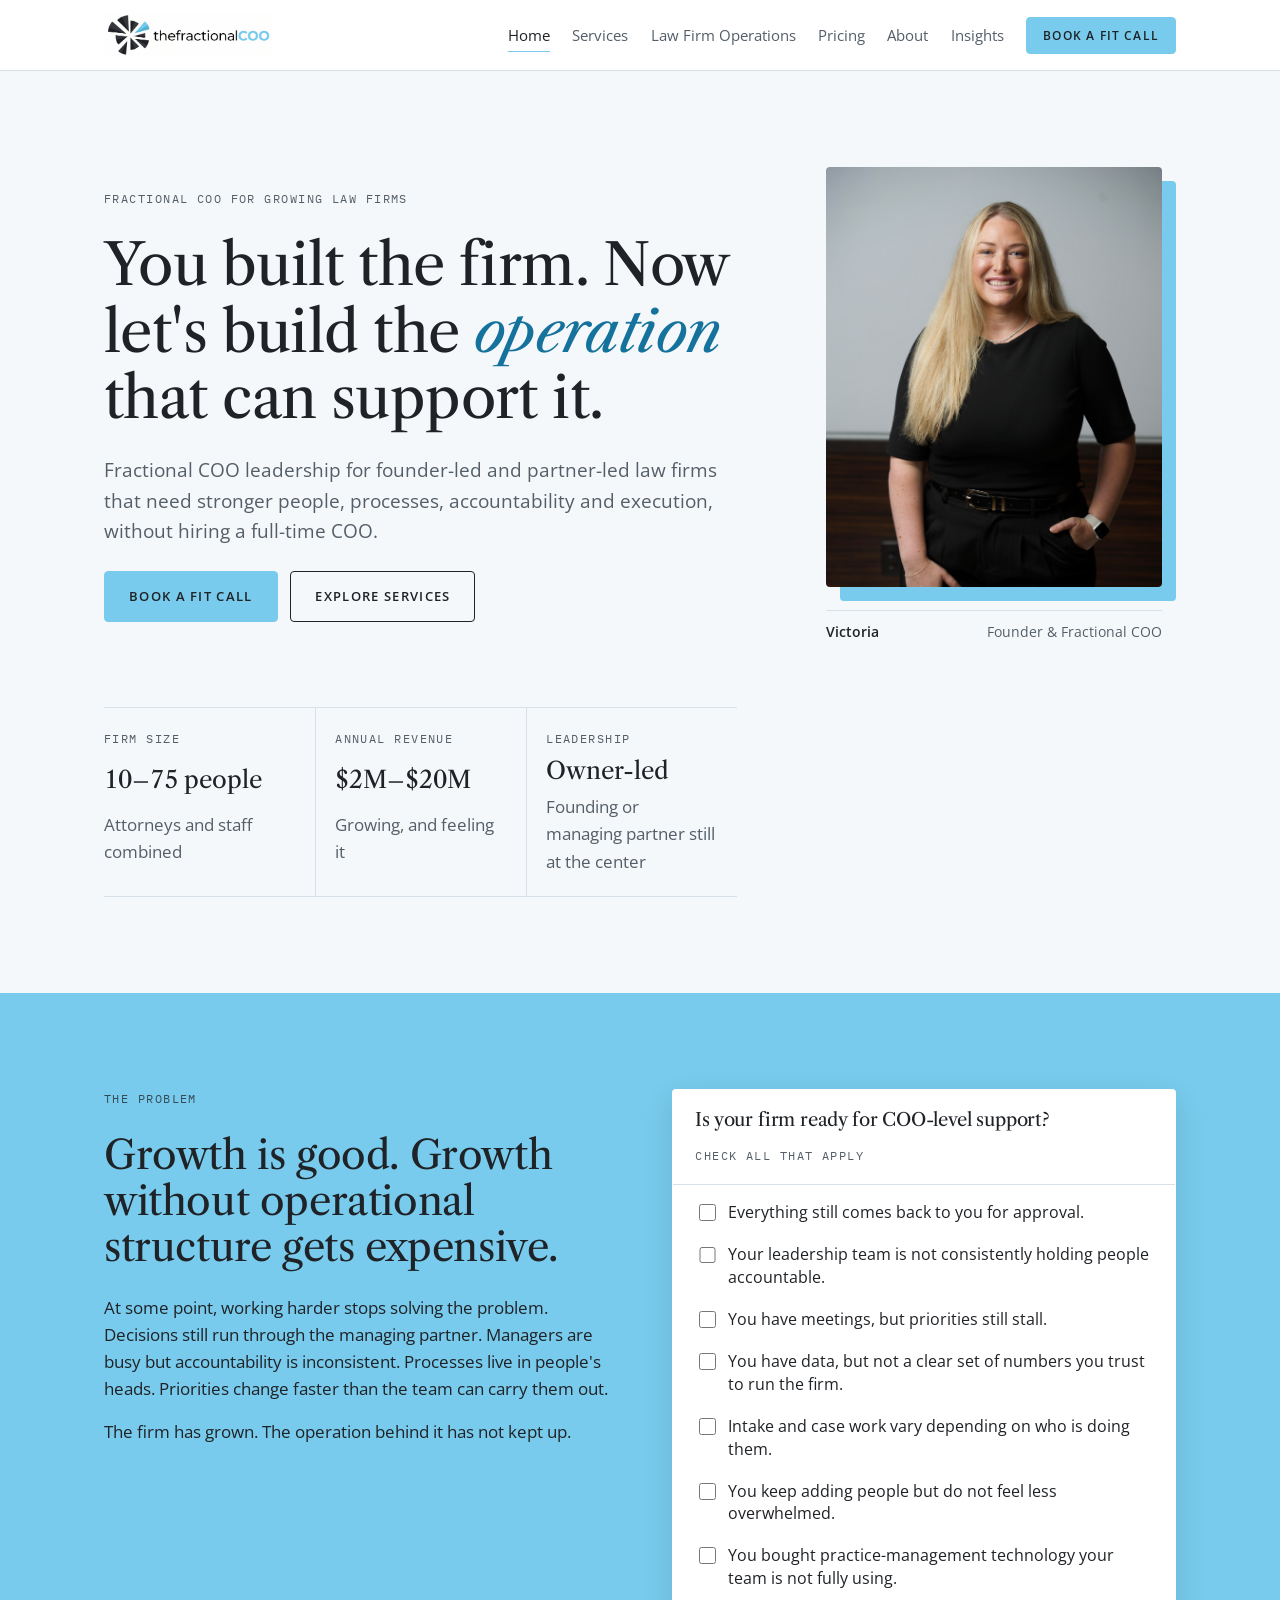
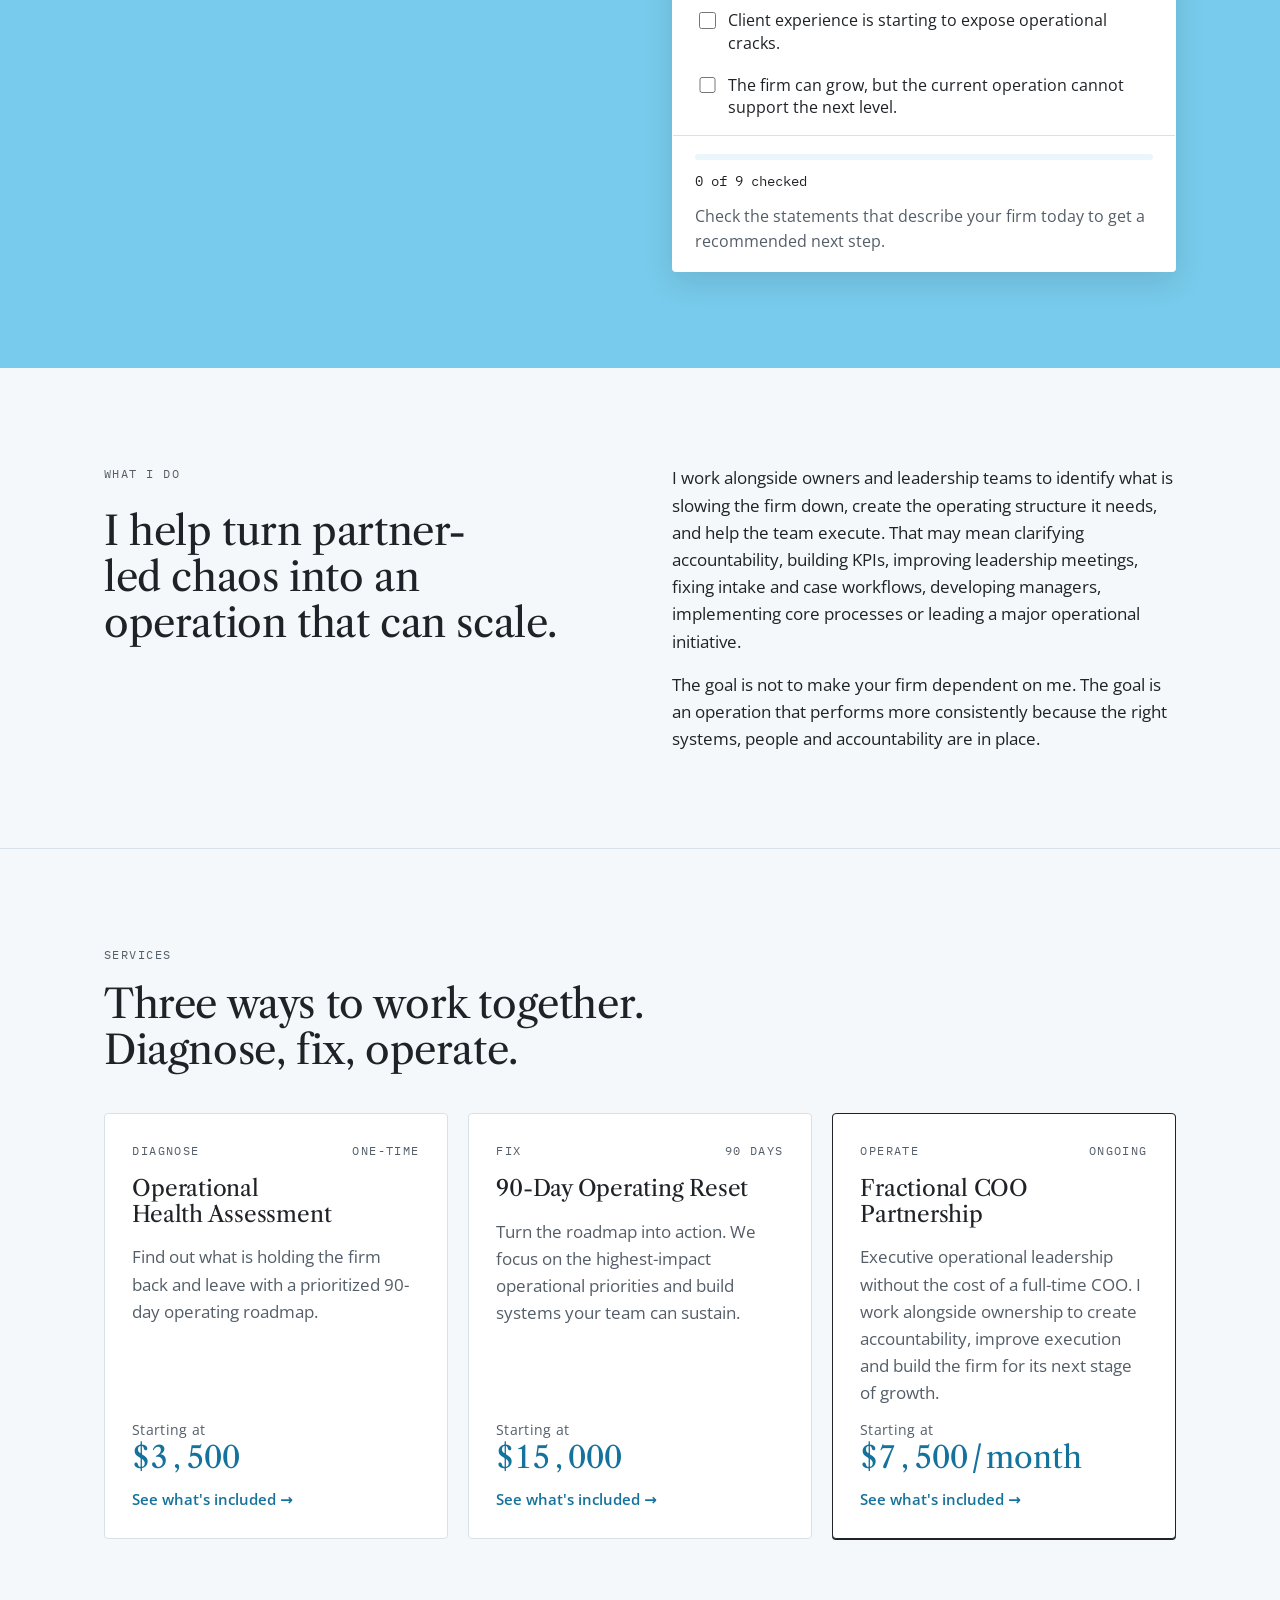
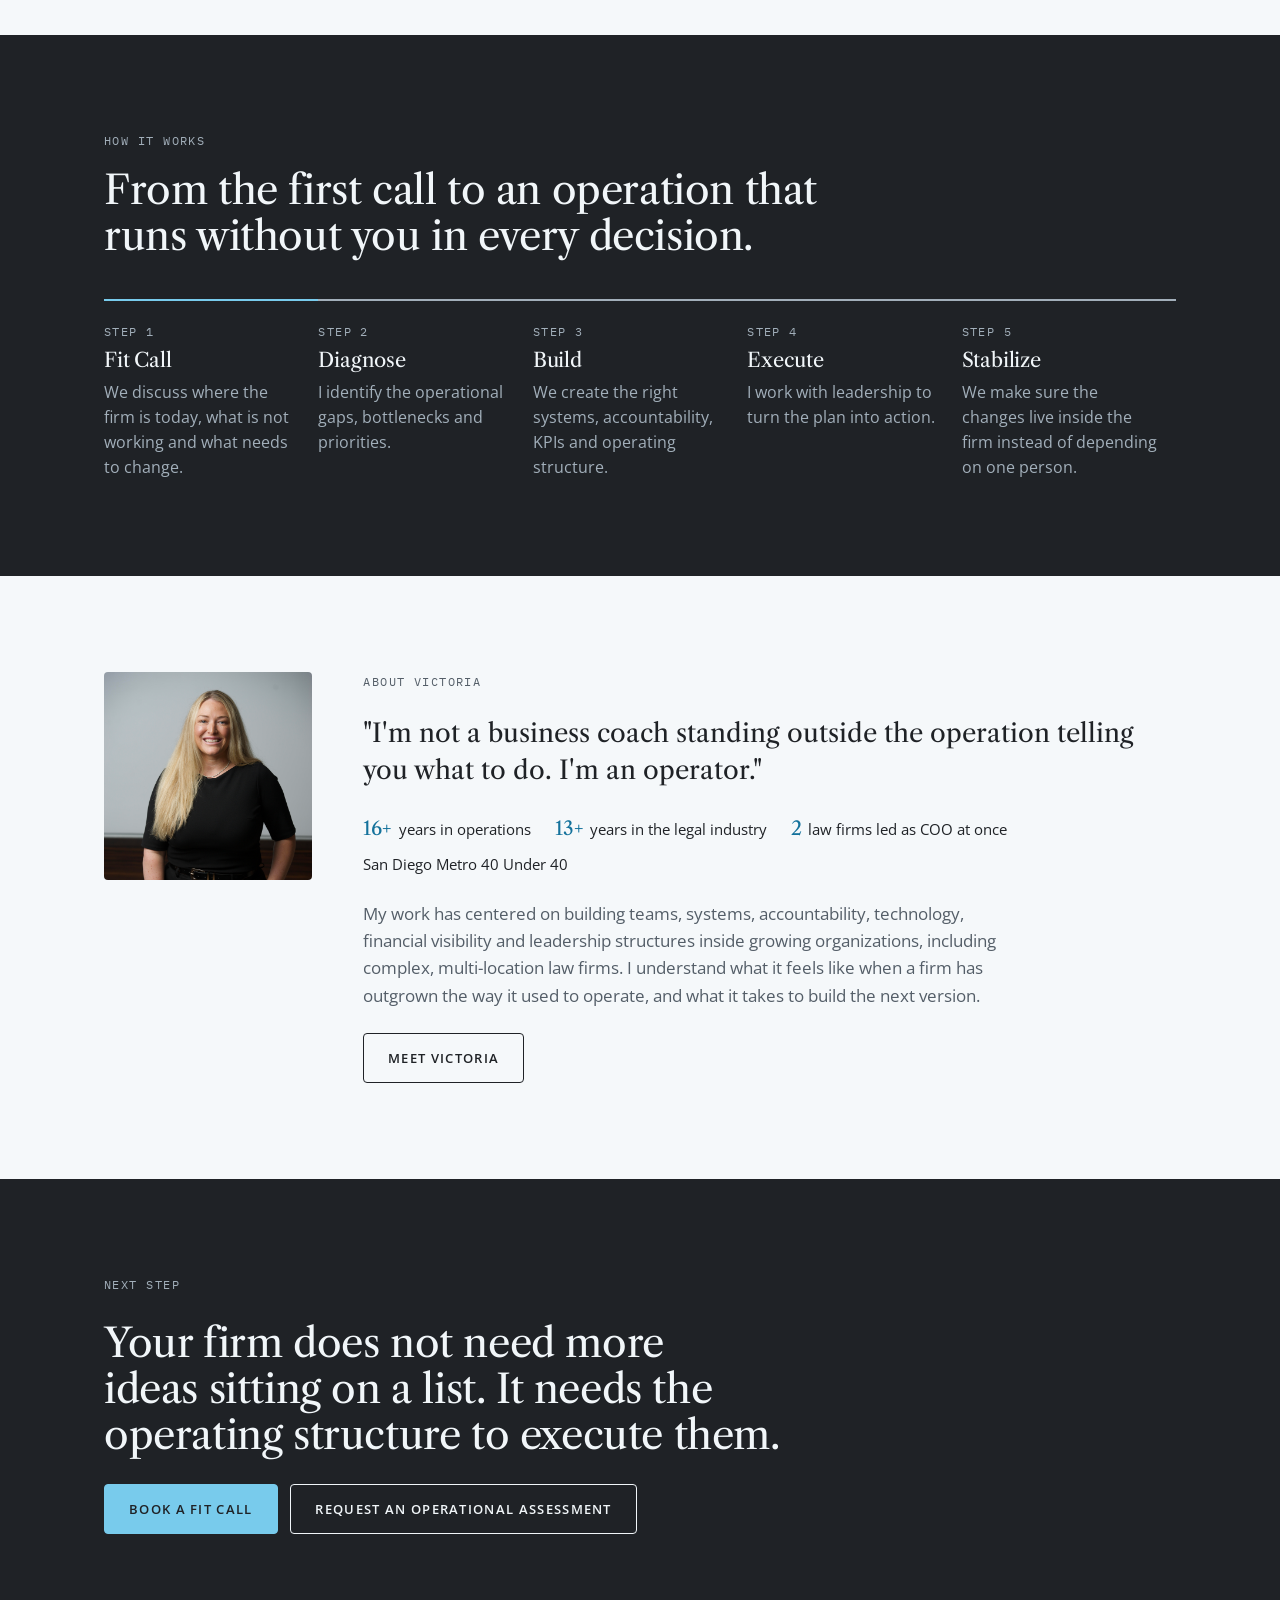
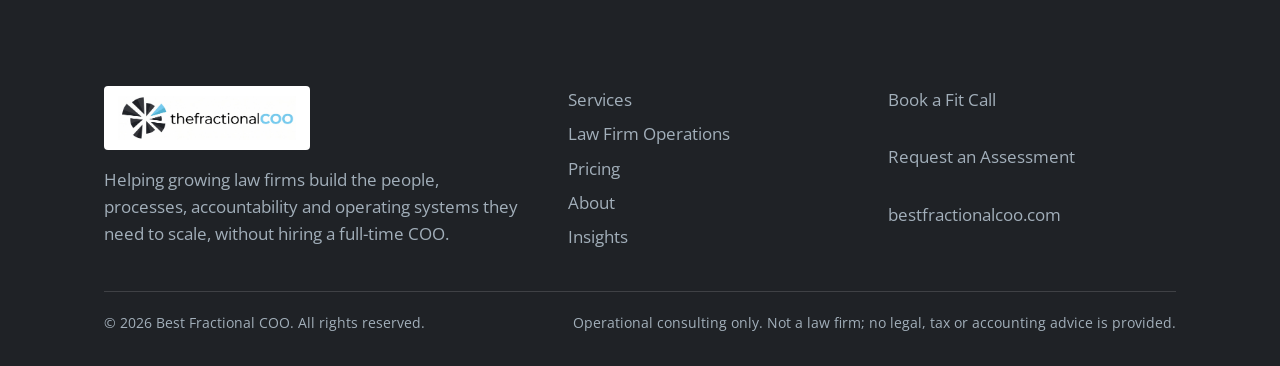
==== commit ca713158: "Add Victoria's experience and track record Replaces the About page placeholders with her stats and t" ====
--- a/index.html
+++ b/index.html
@@ -162,6 +162,7 @@
       <div class="stack">
         <p class="label">About Victoria</p>
         <blockquote>"I'm not a business coach standing outside the operation telling you what to do. I'm an operator."</blockquote>
+        <div class="creds"><span><b>16+</b> years in operations</span><span><b>13+</b> years in the legal industry</span><span><b>2</b> law firms led as COO at once</span><span>San Diego Metro 40 Under 40</span></div>
         <p class="muted" style="max-width:40rem">My work has centered on building teams, systems, accountability, technology, financial visibility and leadership structures inside growing organizations, including complex, multi-location law firms. I understand what it feels like when a firm has outgrown the way it used to operate, and what it takes to build the next version.</p>
         <div><a class="btn ghost" href="about">Meet Victoria</a></div>
       </div>
--- a/styles.css
+++ b/styles.css
@@ -244,8 +244,16 @@
 .about-hero { display: grid; grid-template-columns: minmax(0, 1.3fr) minmax(0, 0.7fr); gap: clamp(2rem, 5vw, 4.5rem); align-items: start; }
 @media (max-width: 760px) { .about-hero { grid-template-columns: 1fr; } }
 .proof { display: grid; grid-template-columns: repeat(4, minmax(0, 1fr)); gap: 1rem; }
-.proof div { border: 1px dashed var(--rule); border-radius: var(--r); padding: 1.1rem; display: grid; gap: 0.3rem; align-content: start; }
-.proof b { font-family: var(--f-display); font-weight: 400; font-size: 1.6rem; color: var(--muted); }
+.proof div { background: var(--panel); border: 1px solid var(--rule); border-top: 3px solid var(--accent); border-radius: var(--r); padding: 1.3rem 1.2rem; display: grid; gap: 0.35rem; align-content: start; }
+.proof b { font-family: var(--f-display); font-weight: 400; font-size: clamp(1.6rem, 2.6vw, 2.1rem); line-height: 1.1; font-variant-numeric: tabular-nums; }
+.proof-label { font-family: var(--f-mono); font-size: 0.74rem; letter-spacing: 0.1em; text-transform: uppercase; color: var(--muted); }
+.record { display: grid; grid-template-columns: repeat(2, minmax(0, 1fr)); gap: 2.5rem 3.5rem; margin-top: 3rem; }
+.record-group { display: grid; gap: 1rem; align-content: start; min-width: 0; }
+.record-group h3 { font-size: 1.25rem; padding-bottom: 0.6rem; border-bottom: 1px solid var(--rule); }
+@media (max-width: 760px) { .record { grid-template-columns: 1fr; } }
+.creds { display: flex; flex-wrap: wrap; gap: 0.5rem 1.5rem; font-size: 0.95rem; }
+.creds span { display: inline-flex; gap: 0.4rem; align-items: baseline; }
+.creds b { font-family: var(--f-display); font-weight: 400; font-size: 1.2rem; color: var(--accent-text); }
 @media (max-width: 860px) { .proof { grid-template-columns: repeat(2, minmax(0, 1fr)); } }
 .pillars { display: grid; grid-template-columns: repeat(4, minmax(0, 1fr)); gap: 1.5rem; }
 .pillars div { display: grid; gap: 0.4rem; align-content: start; border-top: 1px solid var(--deep-muted); padding-top: 1rem; }
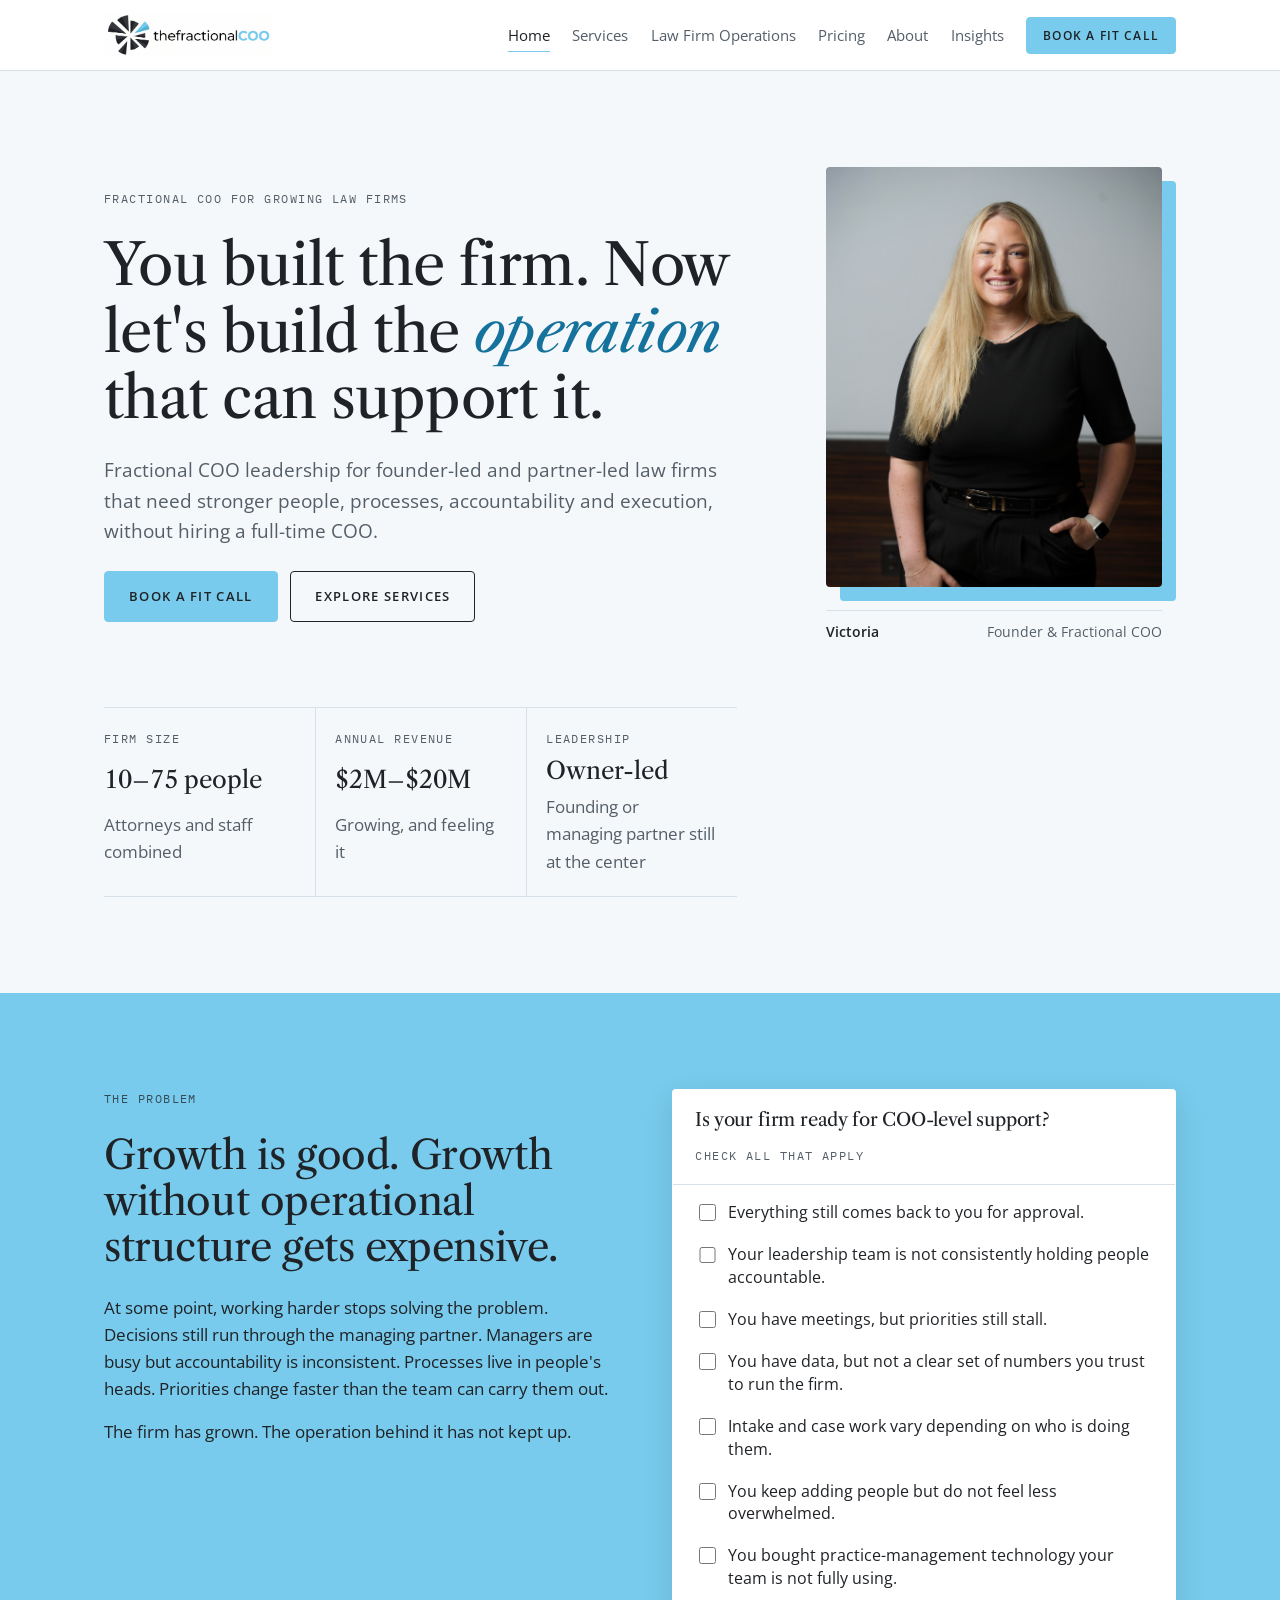
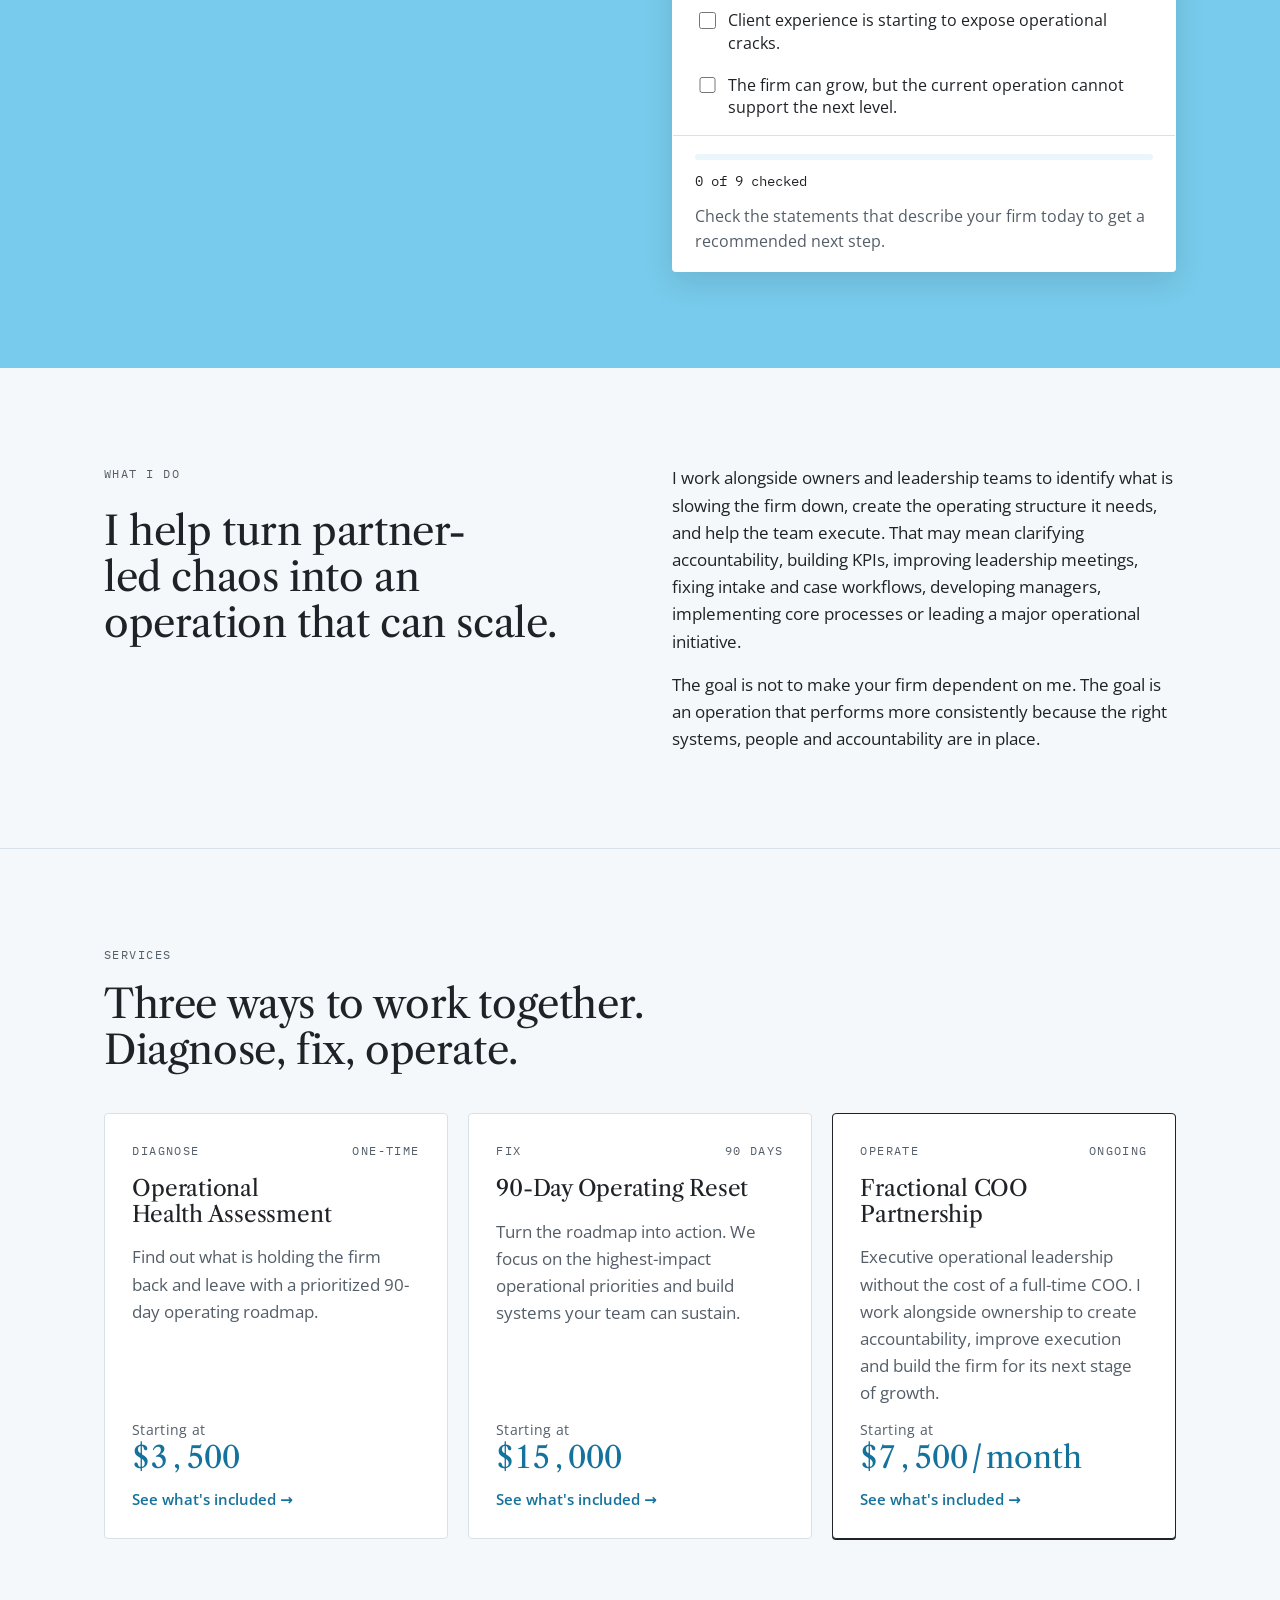
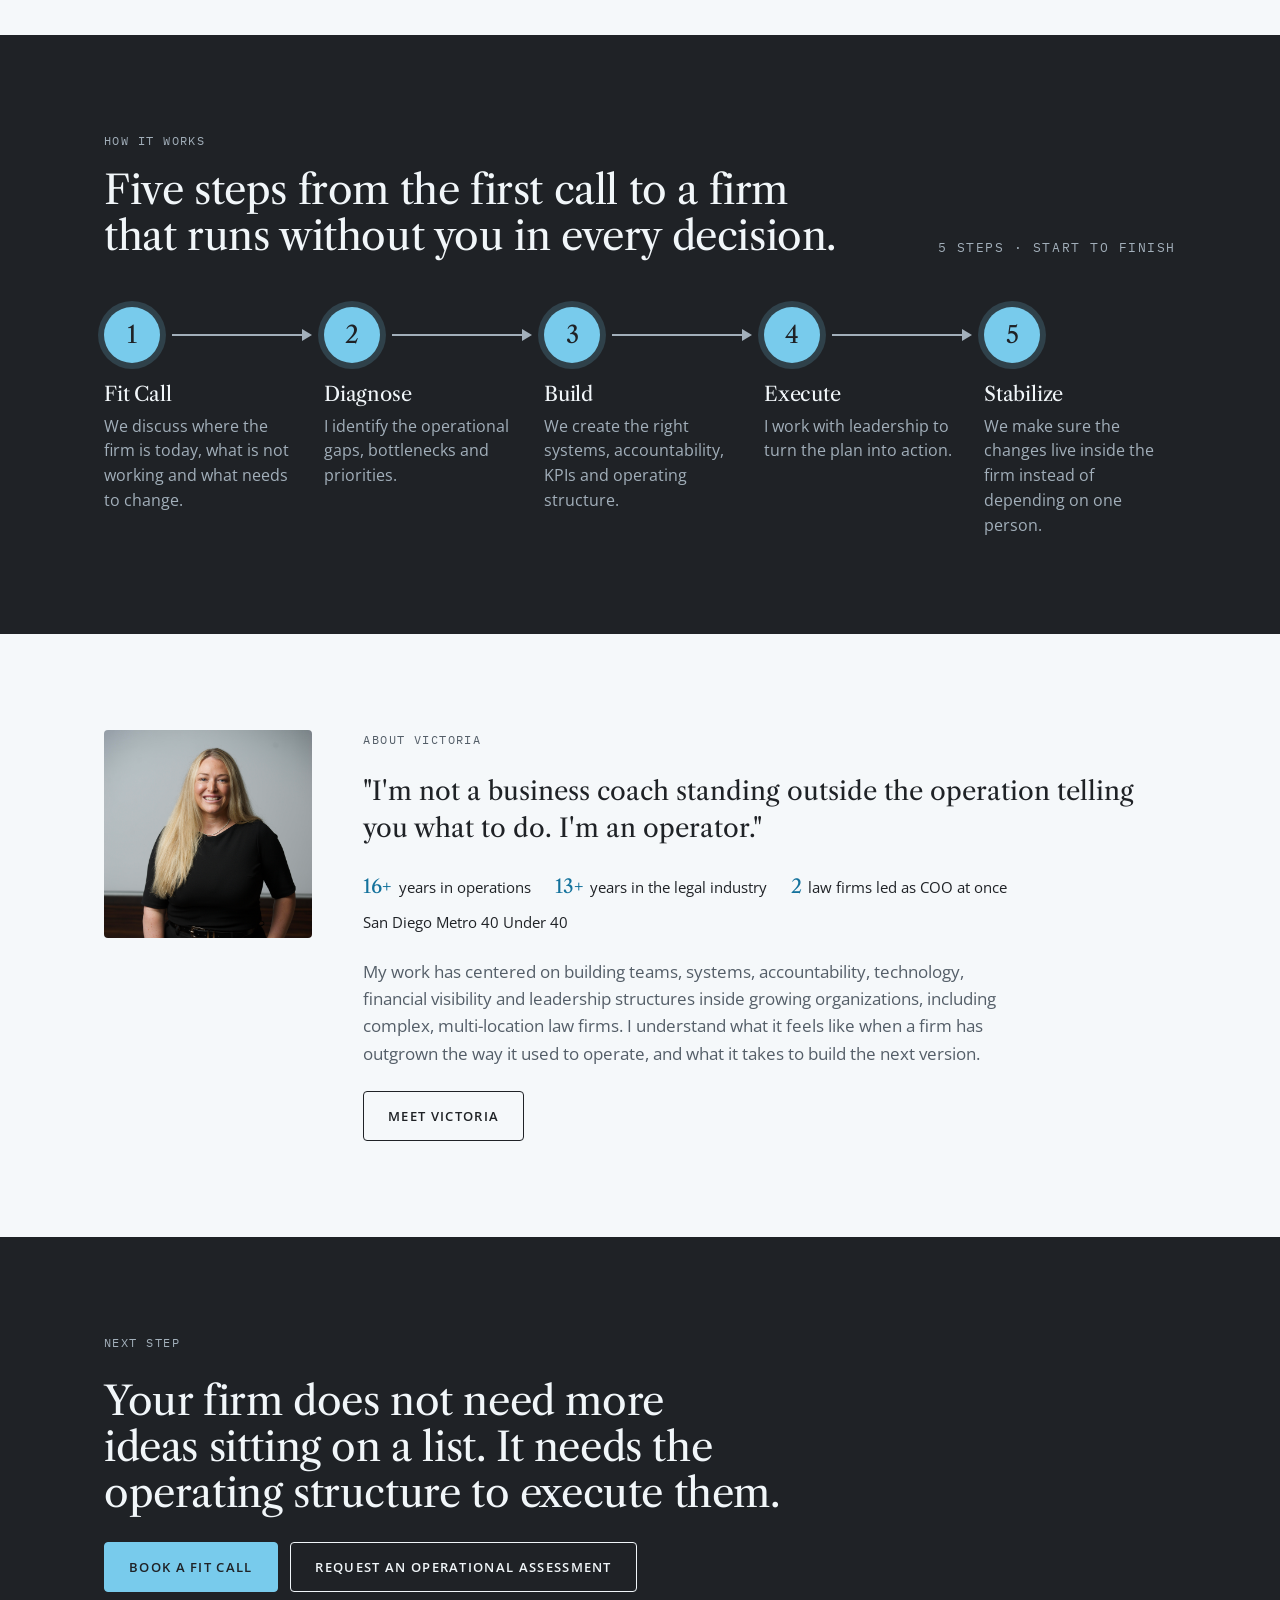
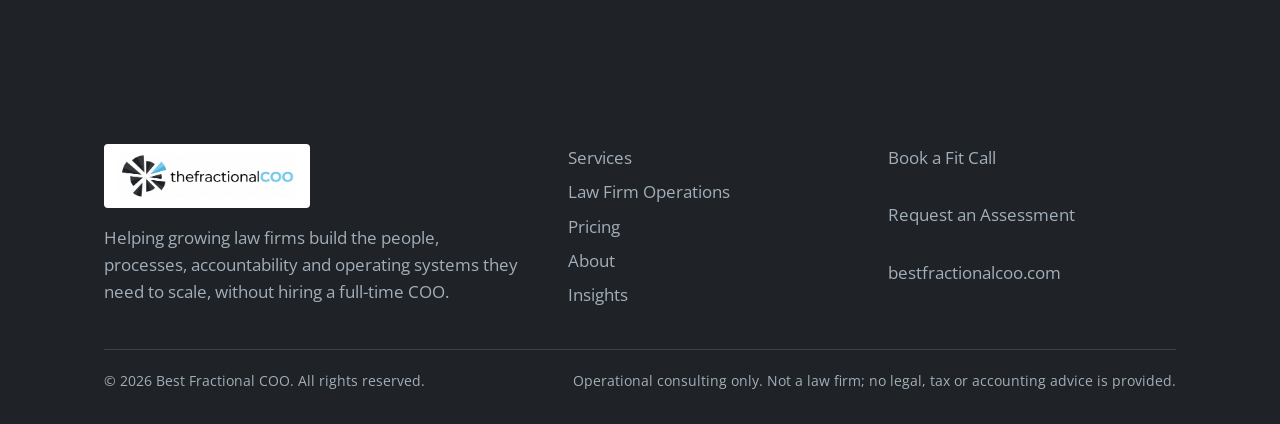
==== commit 195789a9: "Make the How it works section read as a numbered step-by-step process Co-Authored-By: Claude Opus 5." ====
--- a/index.html
+++ b/index.html
@@ -142,9 +142,12 @@
 
   <section class="band on-deep">
     <div class="wrap">
-      <div class="sec-head">
-        <p class="label">How it works</p>
-        <h2>From the first call to an operation that runs without you in every decision.</h2>
+      <div class="steps-head">
+        <div class="sec-head">
+          <p class="label">How it works</p>
+          <h2>Five steps from the first call to a firm that runs without you in every decision.</h2>
+        </div>
+        <span class="steps-count">5 steps &middot; start to finish</span>
       </div>
       <ol class="steps">
         <li><h3>Fit Call</h3><p>We discuss where the firm is today, what is not working and what needs to change.</p></li>
--- a/styles.css
+++ b/styles.css
@@ -158,15 +158,27 @@
 .offer .link { font-weight: 600; font-size: 0.95rem; text-decoration: none; color: var(--accent-text); }
 .offer .link:hover { text-decoration: underline; }
 
-/* Process steps (a real sequence) */
-.steps { list-style: none; margin: 0; padding: 0; display: grid; grid-template-columns: repeat(5, minmax(0, 1fr)); gap: 0; counter-reset: s; }
-.steps li { counter-increment: s; padding: 1.4rem 1.2rem 0 0; border-top: 2px solid var(--deep-muted); display: grid; gap: 0.5rem; align-content: start; }
-.steps li::before { content: "Step " counter(s); font-family: var(--f-mono); font-size: 0.72rem; letter-spacing: 0.12em; text-transform: uppercase; color: var(--deep-muted); }
-.steps li:first-child { border-top-color: var(--accent); }
+/* Process steps: numbered stepper with arrows between steps (a real sequence) */
+.steps { --dot: 3.5rem; --gap: 1.75rem; list-style: none; margin: 0; padding: 0; display: grid; grid-template-columns: repeat(5, minmax(0, 1fr)); gap: var(--gap); counter-reset: s; }
+.steps li { counter-increment: s; position: relative; display: grid; gap: 0.5rem; align-content: start; }
+.steps li::before { content: counter(s); width: var(--dot); height: var(--dot); border-radius: 50%; display: grid; place-items: center; background: var(--accent); color: var(--accent-fg); font-family: var(--f-display); font-size: 1.5rem; line-height: 1; margin-bottom: 0.75rem; box-shadow: 0 0 0 6px rgba(120, 203, 236, 0.18); }
+.steps li:not(:last-child)::after { content: ""; position: absolute; top: calc(var(--dot) / 2 - 6px); left: calc(var(--dot) + 0.75rem); right: calc(0.75rem - var(--gap)); height: 12px; background: var(--deep-muted);
+  -webkit-mask: linear-gradient(#000, #000) left center / calc(100% - 3px) 2px no-repeat, url("data:image/svg+xml,%3Csvg xmlns='http://www.w3.org/2000/svg' viewBox='0 0 10 12'%3E%3Cpath d='M0 0 10 6 0 12z'/%3E%3C/svg%3E") right center / 10px 12px no-repeat;
+          mask: linear-gradient(#000, #000) left center / calc(100% - 3px) 2px no-repeat, url("data:image/svg+xml,%3Csvg xmlns='http://www.w3.org/2000/svg' viewBox='0 0 10 12'%3E%3Cpath d='M0 0 10 6 0 12z'/%3E%3C/svg%3E") right center / 10px 12px no-repeat; }
 .steps h3 { font-size: 1.25rem; }
 .steps p { color: var(--deep-muted); font-size: 0.97rem; }
-.on-deep .steps li:first-child { border-top-color: var(--accent); }
-@media (max-width: 900px) { .steps { grid-template-columns: 1fr; } .steps li { padding: 1.1rem 0 1.3rem; } }
+.steps-head { display: flex; flex-wrap: wrap; align-items: end; justify-content: space-between; gap: 1rem 2rem; margin-bottom: 3rem; }
+.steps-head .sec-head { margin-bottom: 0; }
+.steps-count { font-family: var(--f-mono); font-size: 0.8rem; letter-spacing: 0.12em; text-transform: uppercase; color: var(--deep-muted); white-space: nowrap; }
+@media (max-width: 900px) {
+  .steps { grid-template-columns: 1fr; gap: 0; }
+  .steps li { grid-template-columns: var(--dot) minmax(0, 1fr); column-gap: 1.1rem; row-gap: 0.35rem; padding-bottom: 2rem; }
+  .steps li::before { grid-row: 1 / span 2; margin-bottom: 0; }
+  .steps li:not(:last-child)::after { top: calc(var(--dot) + 0.5rem); bottom: 0.5rem; left: calc(var(--dot) / 2 - 6px); right: auto; width: 12px; height: auto;
+    -webkit-mask: linear-gradient(#000, #000) center top / 2px calc(100% - 3px) no-repeat, url("data:image/svg+xml,%3Csvg xmlns='http://www.w3.org/2000/svg' viewBox='0 0 12 10'%3E%3Cpath d='M0 0 12 0 6 10z'/%3E%3C/svg%3E") center bottom / 12px 10px no-repeat;
+            mask: linear-gradient(#000, #000) center top / 2px calc(100% - 3px) no-repeat, url("data:image/svg+xml,%3Csvg xmlns='http://www.w3.org/2000/svg' viewBox='0 0 12 10'%3E%3Cpath d='M0 0 12 0 6 10z'/%3E%3C/svg%3E") center bottom / 12px 10px no-repeat; }
+  .steps h3 { align-self: end; }
+}
 
 /* Lists */
 .ticks { list-style: none; margin: 0; padding: 0; display: grid; gap: 0.65rem; }
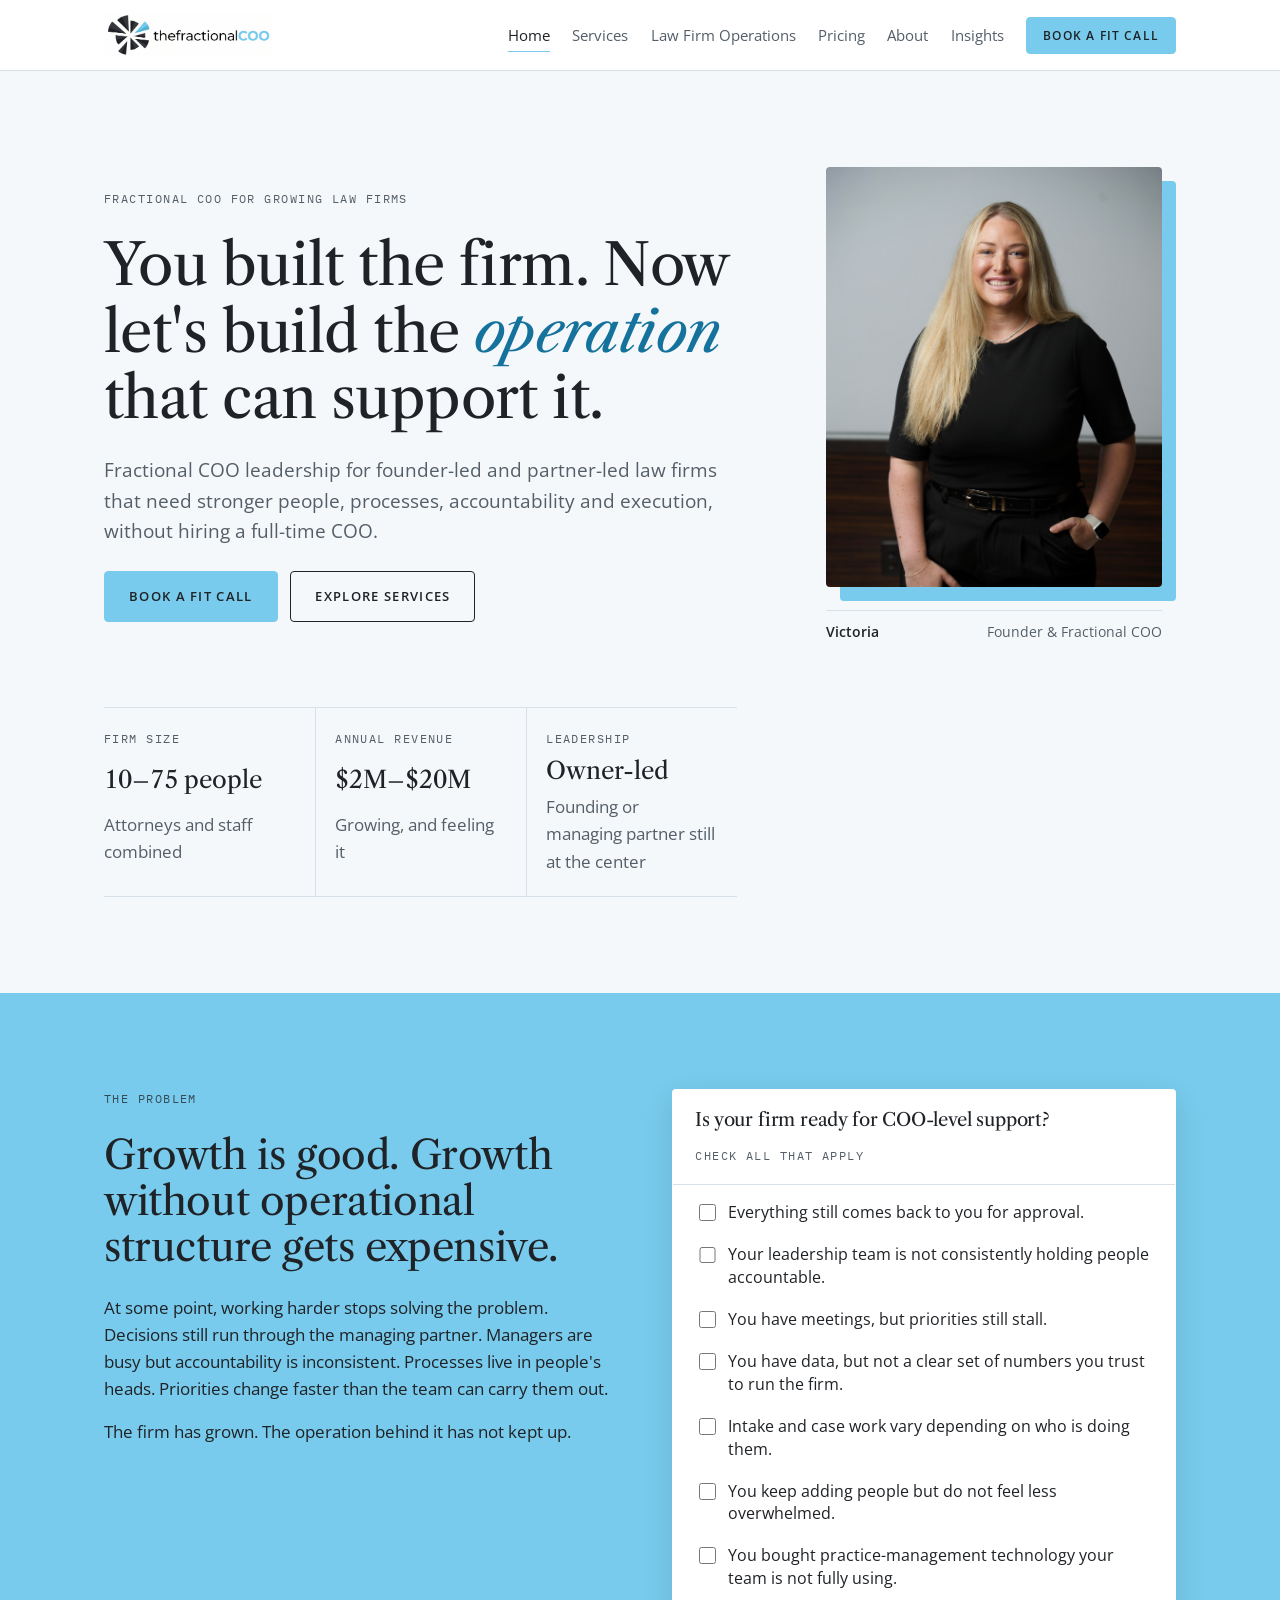
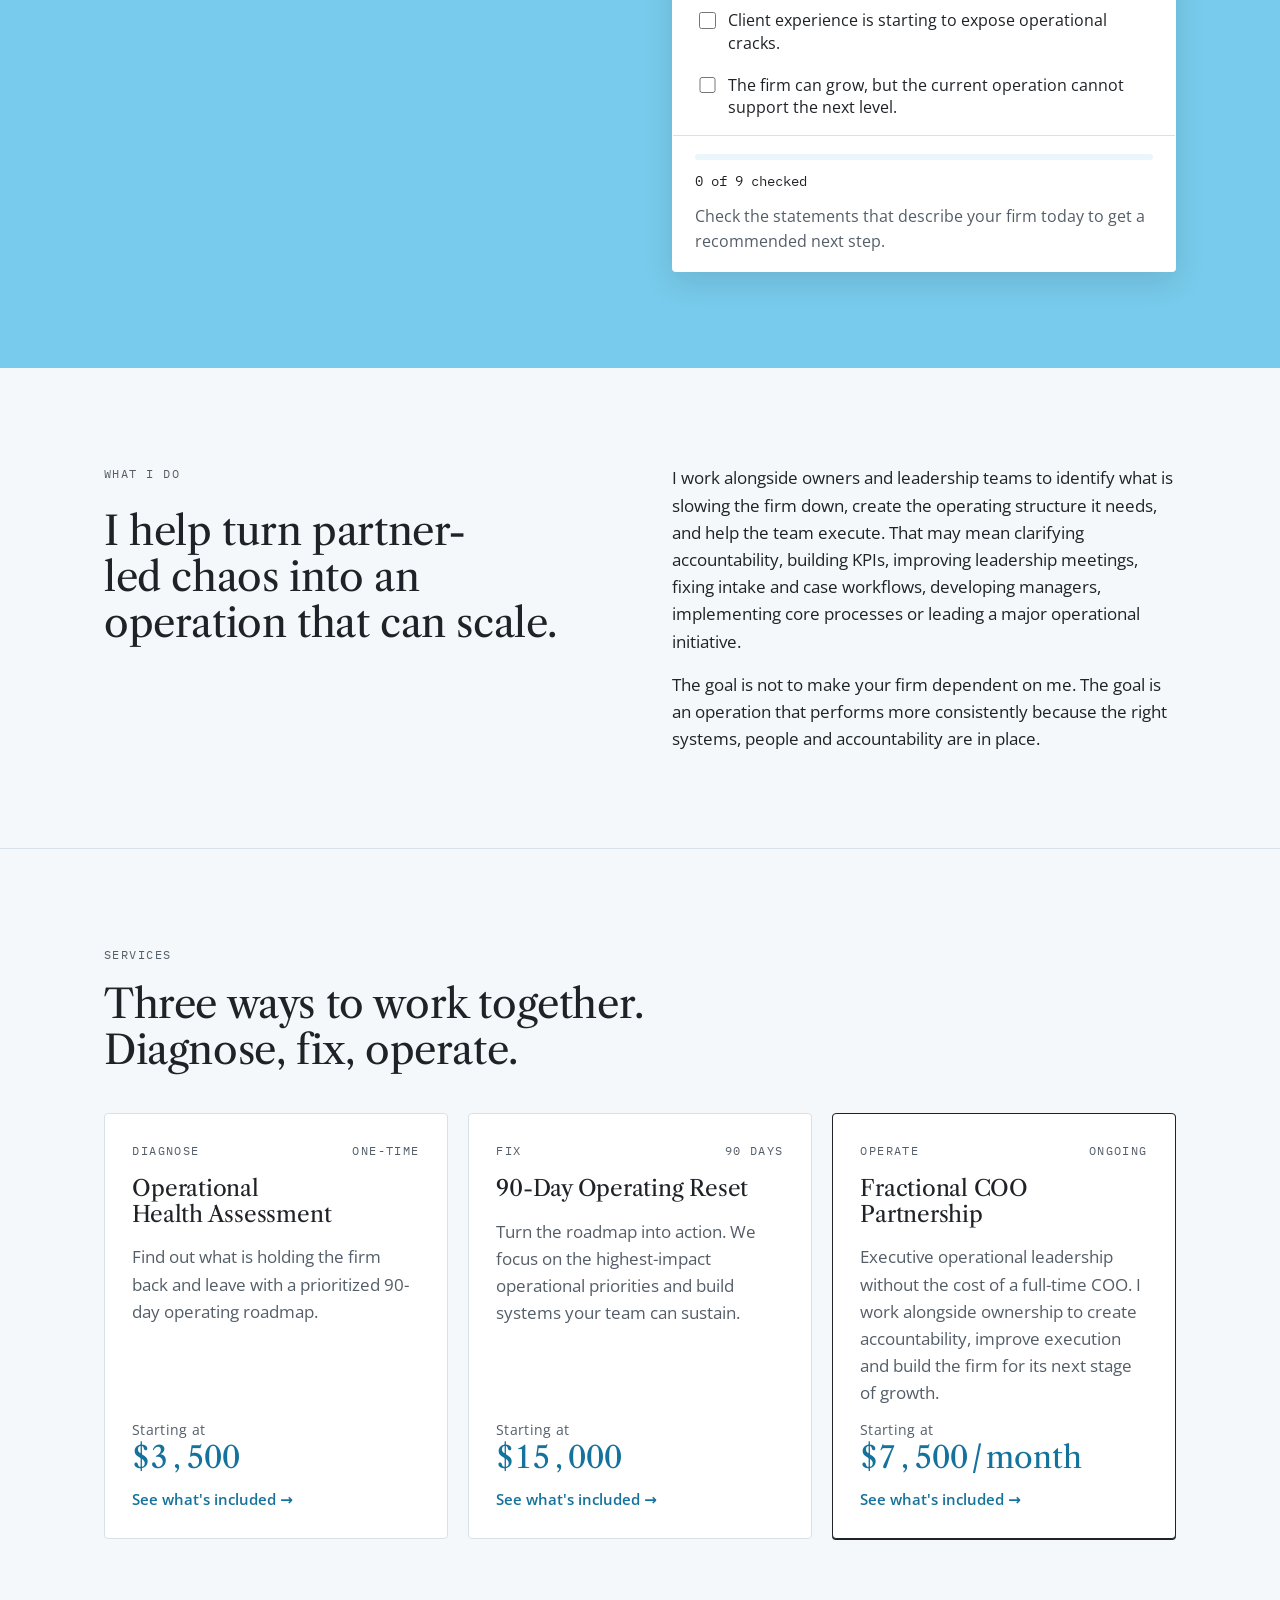
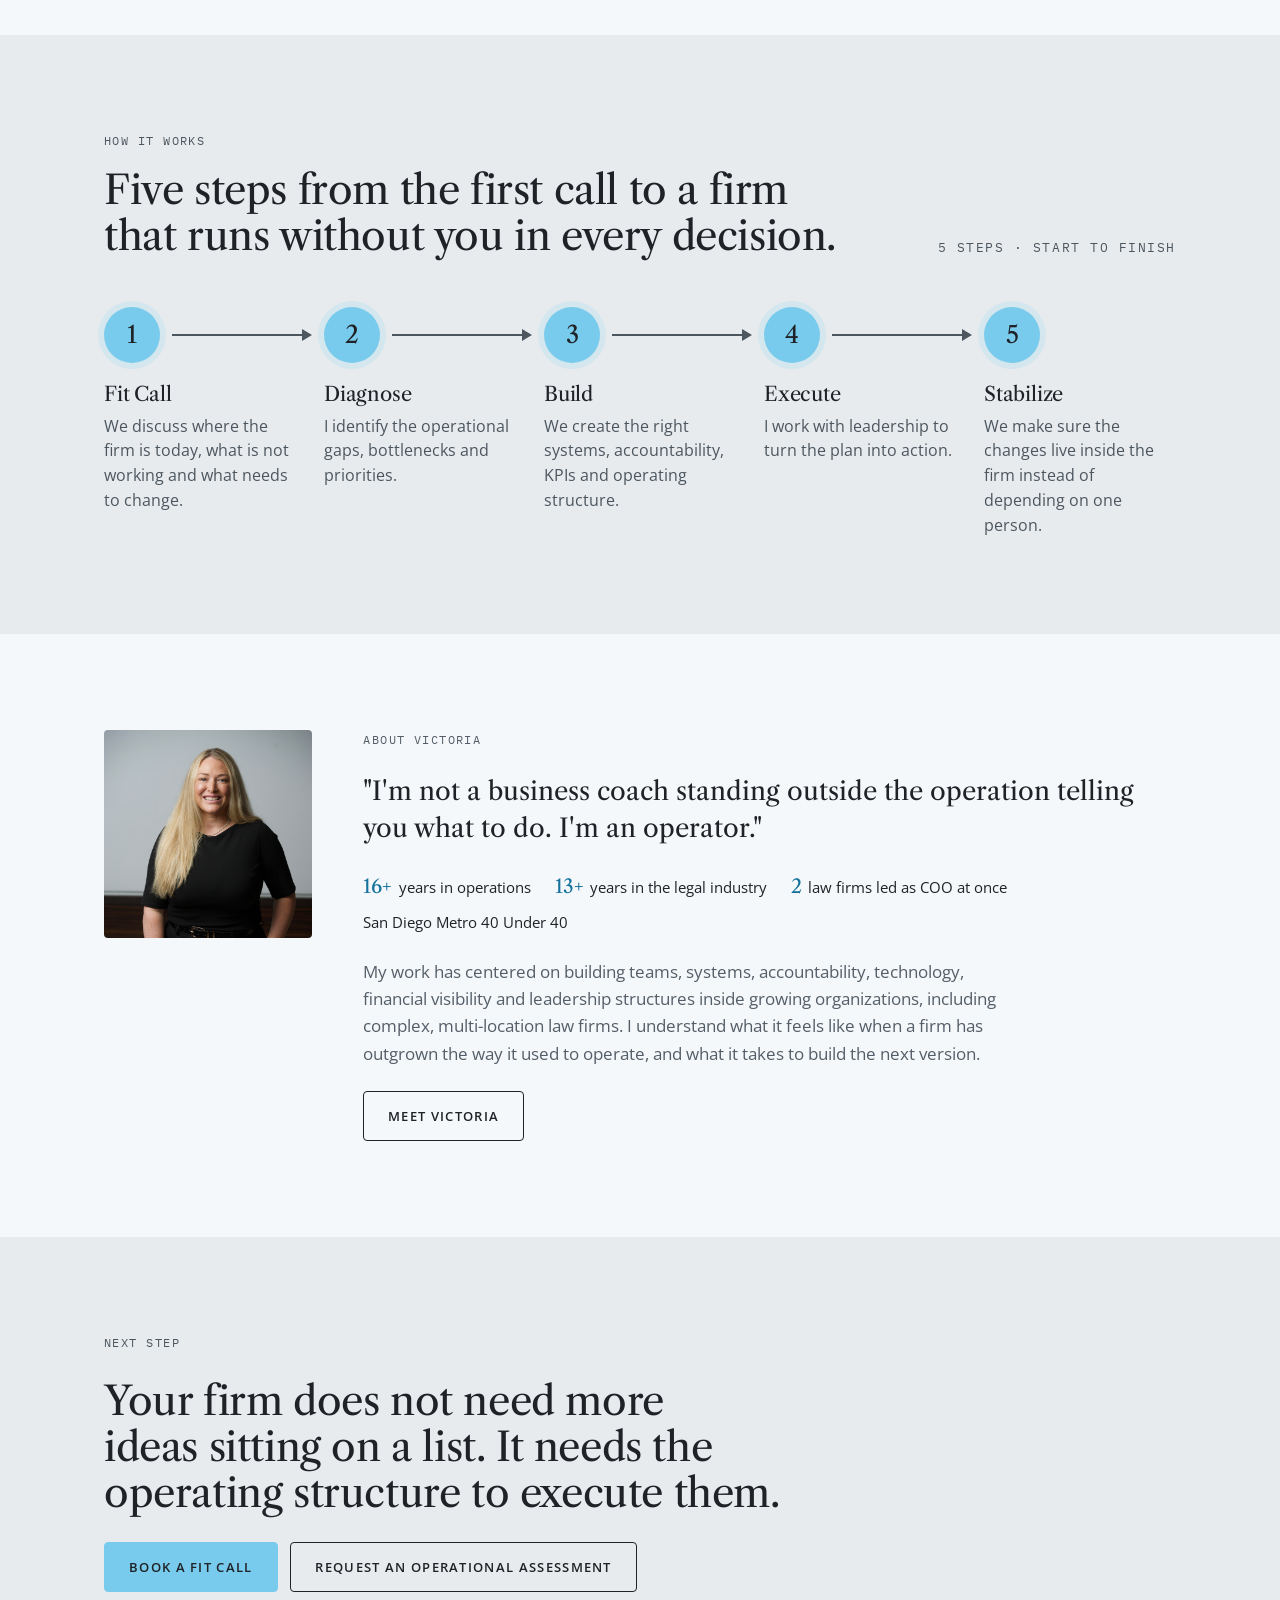
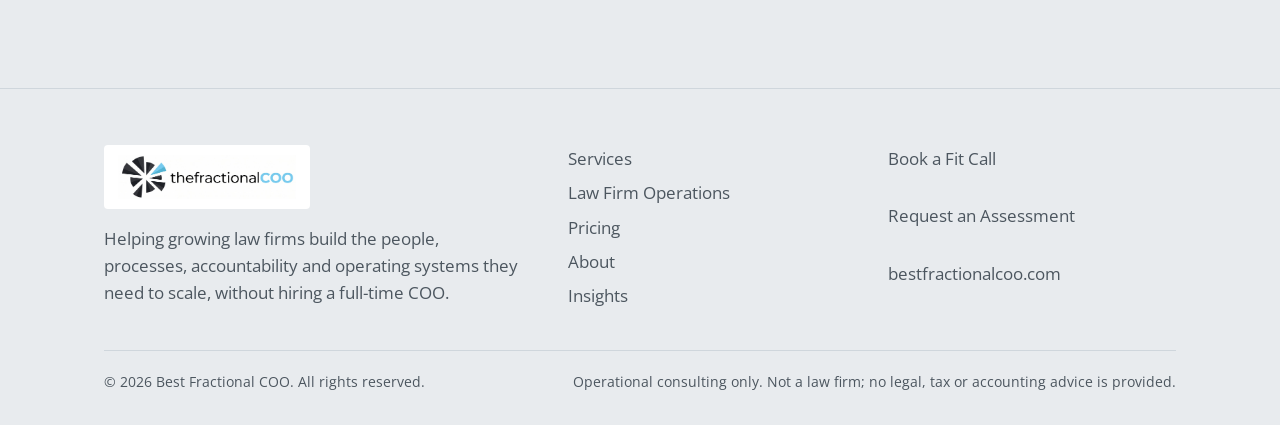
==== commit a70710b0: "Lighten dark sections and footer to a light grey Co-Authored-By: Claude Opus 5.5 <noreply@anthropic." ====
--- a/index.html
+++ b/index.html
@@ -9,7 +9,7 @@
 <link rel="preconnect" href="https://fonts.googleapis.com">
 <link rel="preconnect" href="https://fonts.gstatic.com" crossorigin>
 <link rel="stylesheet" href="https://fonts.googleapis.com/css2?family=Libre+Caslon+Text:ital,wght@0,400;0,700;1,400&family=Open+Sans:wght@300;400;500;600;700&family=IBM+Plex+Mono:wght@400;500&display=swap">
-<link rel="stylesheet" href="styles.css">
+<link rel="stylesheet" href="styles.css?v=20261012070953">
 </head>
 <body>
 <header class="site-head">
@@ -208,6 +208,6 @@
   </div>
 </footer>
 
-<script src="site.js"></script>
+<script src="site.js?v=20261012070953"></script>
 </body>
 </html>
--- a/styles.css
+++ b/styles.css
@@ -5,9 +5,10 @@
   --ink: #1f2226;
   --muted: #545e68;
   --rule: #d8e1e8;
-  --deep: #1f2226;
-  --deep-fg: #f1f6f9;
-  --deep-muted: #a2afba;
+  --deep: #e8ebee;
+  --deep-fg: #1f2226;
+  --deep-muted: #4c565f;
+  --deep-rule: #cfd6dc;
   --accent: #78cbec;
   --accent-hover: #5bbde4;
   --accent-fg: #1f2226;
@@ -27,14 +28,14 @@
 @media (prefers-color-scheme: dark) {
   :root:not([data-theme="light"]) {
     --paper: #0b0e11; --panel: #13181d; --ink: #e9eff3; --muted: #9ba8b3; --rule: #252d35;
-    --deep: #161c22; --deep-fg: #f1f6f9; --deep-muted: #a2afba;
+    --deep: #161c22; --deep-fg: #f1f6f9; --deep-muted: #a2afba; --deep-rule: #2c353d;
     --accent: #78cbec; --accent-hover: #9bd9f2; --accent-fg: #1f2226; --accent-text: #8fd6f2; --tint: #14232d; --ok: #8fd6f2; --logo-pad: 0.35rem 0.6rem;
     color-scheme: dark;
   }
 }
 :root[data-theme="dark"] {
   --paper: #0b0e11; --panel: #13181d; --ink: #e9eff3; --muted: #9ba8b3; --rule: #252d35;
-  --deep: #161c22; --deep-fg: #f1f6f9; --deep-muted: #a2afba;
+  --deep: #161c22; --deep-fg: #f1f6f9; --deep-muted: #a2afba; --deep-rule: #2c353d;
   --accent: #78cbec; --accent-hover: #9bd9f2; --accent-fg: #1f2226; --accent-text: #8fd6f2; --tint: #14232d; --ok: #8fd6f2; --logo-pad: 0.35rem 0.6rem;
   color-scheme: dark;
 }
@@ -88,7 +89,7 @@
 .btn.sm { padding: 0.6rem 1rem; font-size: 0.74rem; }
 .nav .btn { color: var(--accent-fg); border-bottom: 1.5px solid var(--accent); }
 .on-deep .btn.ghost { color: var(--deep-fg); border-color: var(--deep-fg); }
-.on-deep .btn.ghost:hover { background: rgba(255,255,255,0.08); }
+.on-deep .btn.ghost:hover { background: var(--paper); }
 .actions { display: flex; flex-wrap: wrap; gap: 0.8rem; }
 
 /* Sections */
@@ -239,6 +240,12 @@
 tbody th { font-family: var(--f-mono); font-weight: 500; font-size: 0.72rem; letter-spacing: 0.1em; text-transform: uppercase; color: var(--muted); width: 12rem; }
 tbody tr:last-child td, tbody tr:last-child th { border-bottom: 0; }
 td.yes { color: var(--ok); font-weight: 600; }
+.on-blue .table-wrap { color: var(--ink); border-color: transparent; box-shadow: 0 10px 30px rgba(14, 17, 20, 0.12); }
+.on-blue .sec-head .label { color: var(--on-blue-fg); opacity: 0.75; }
+thead th { background: var(--deep); color: var(--deep-fg); border-bottom: 0; }
+thead th .price { color: var(--accent); }
+tbody tr:nth-child(even) th, tbody tr:nth-child(even) td { background: var(--tint); }
+.table-note { margin-top: 1.25rem; font-size: 0.97rem; max-width: 44rem; }
 .price-cards { display: grid; grid-template-columns: repeat(3, minmax(0, 1fr)); gap: 1.25rem; margin-bottom: 3rem; }
 @media (max-width: 900px) { .price-cards { grid-template-columns: 1fr; } }
 .price-cards .offer ul { margin: 0; }
@@ -310,13 +317,13 @@
 .contact-card code { font-family: var(--f-mono); font-size: 0.9rem; user-select: all; }
 
 /* Footer */
-footer { background: var(--deep); color: var(--deep-fg); padding-block: 3.5rem 2rem; }
+footer { background: var(--deep); color: var(--deep-fg); padding-block: 3.5rem 2rem; border-top: 1px solid var(--deep-rule); }
 .foot-grid { display: grid; grid-template-columns: minmax(0, 1.5fr) repeat(2, minmax(0, 1fr)); gap: 2rem; }
 footer .muted { color: var(--deep-muted); }
 footer ul { list-style: none; margin: 0; padding: 0; display: grid; gap: 0.45rem; }
 footer ul a { text-decoration: none; color: var(--deep-muted); }
 footer ul a:hover { color: var(--deep-fg); }
-.legal { margin-top: 2.5rem; padding-top: 1.3rem; border-top: 1px solid rgba(255,255,255,0.14); display: flex; flex-wrap: wrap; justify-content: space-between; gap: 1rem; font-size: 0.85rem; color: var(--deep-muted); }
+.legal { margin-top: 2.5rem; padding-top: 1.3rem; border-top: 1px solid var(--deep-rule); display: flex; flex-wrap: wrap; justify-content: space-between; gap: 1rem; font-size: 0.85rem; color: var(--deep-muted); }
 @media (max-width: 760px) { .foot-grid { grid-template-columns: 1fr; } }
 
 .page { display: block; }
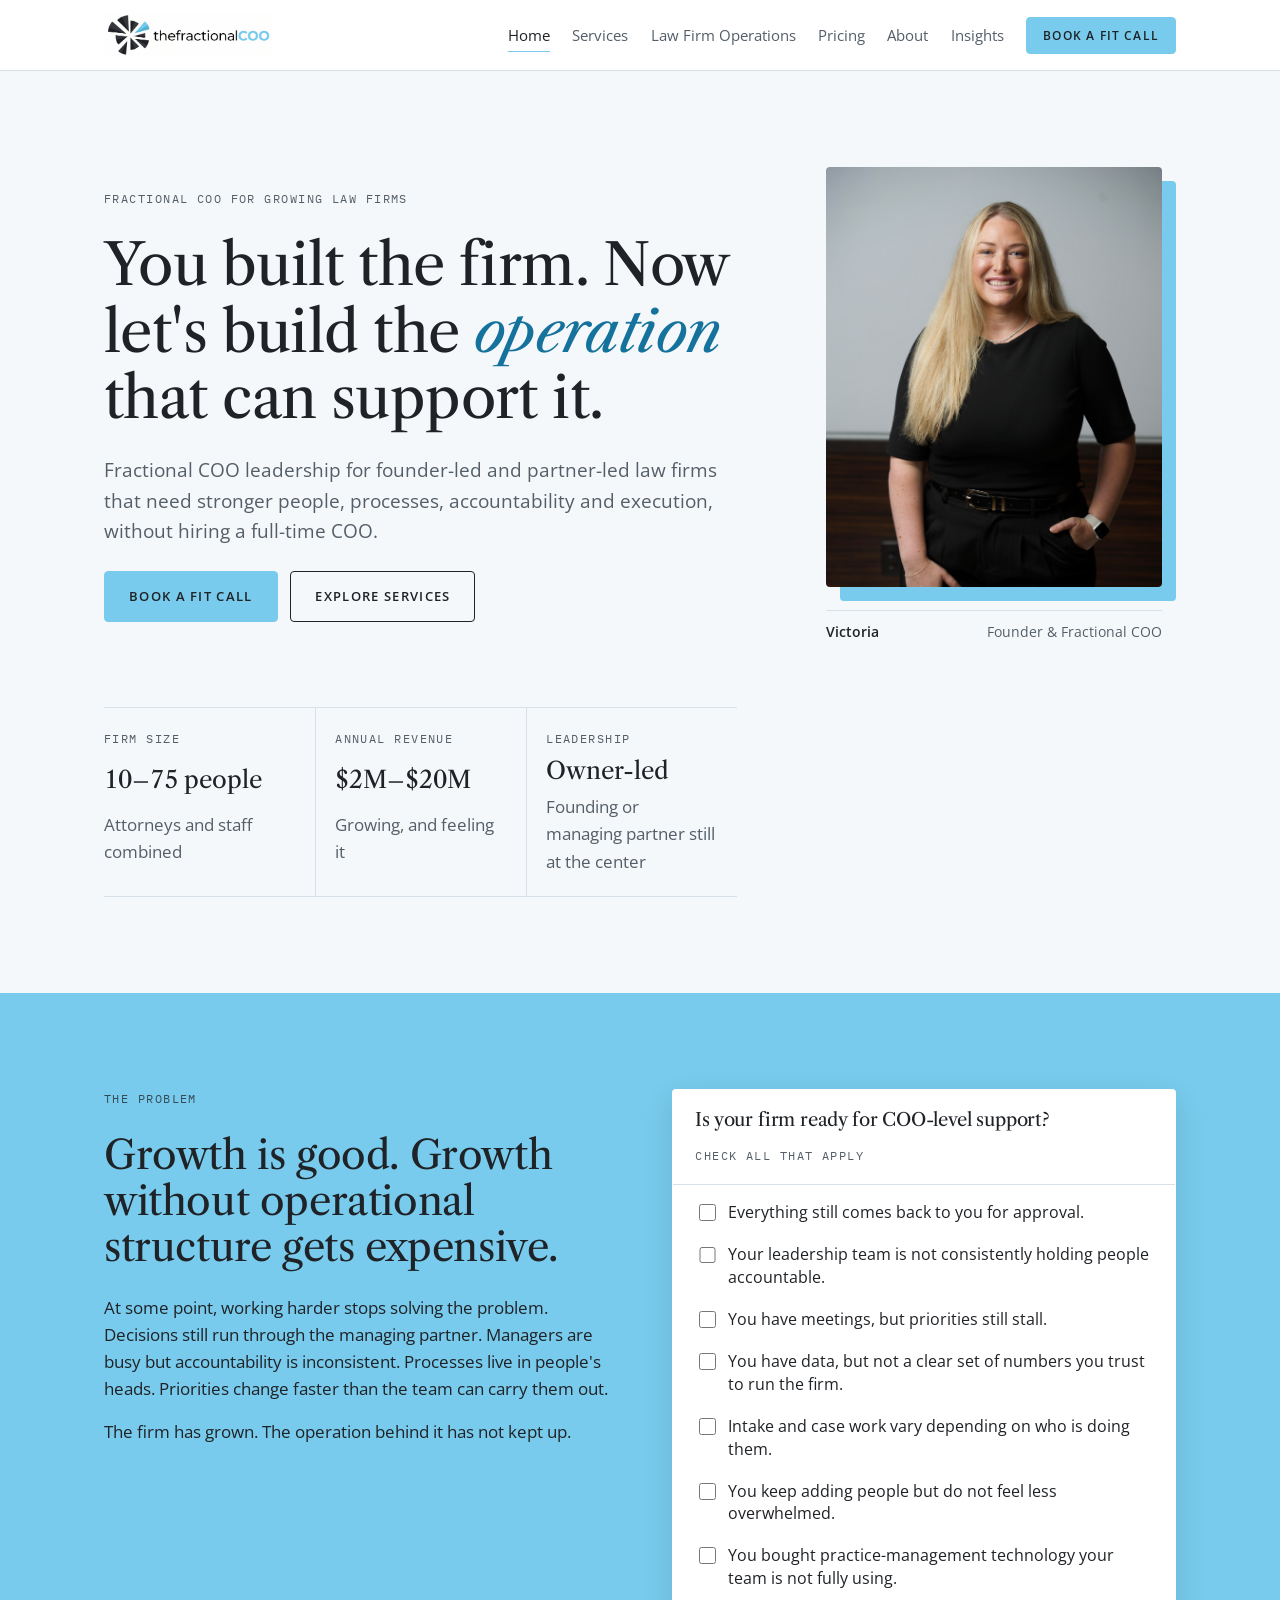
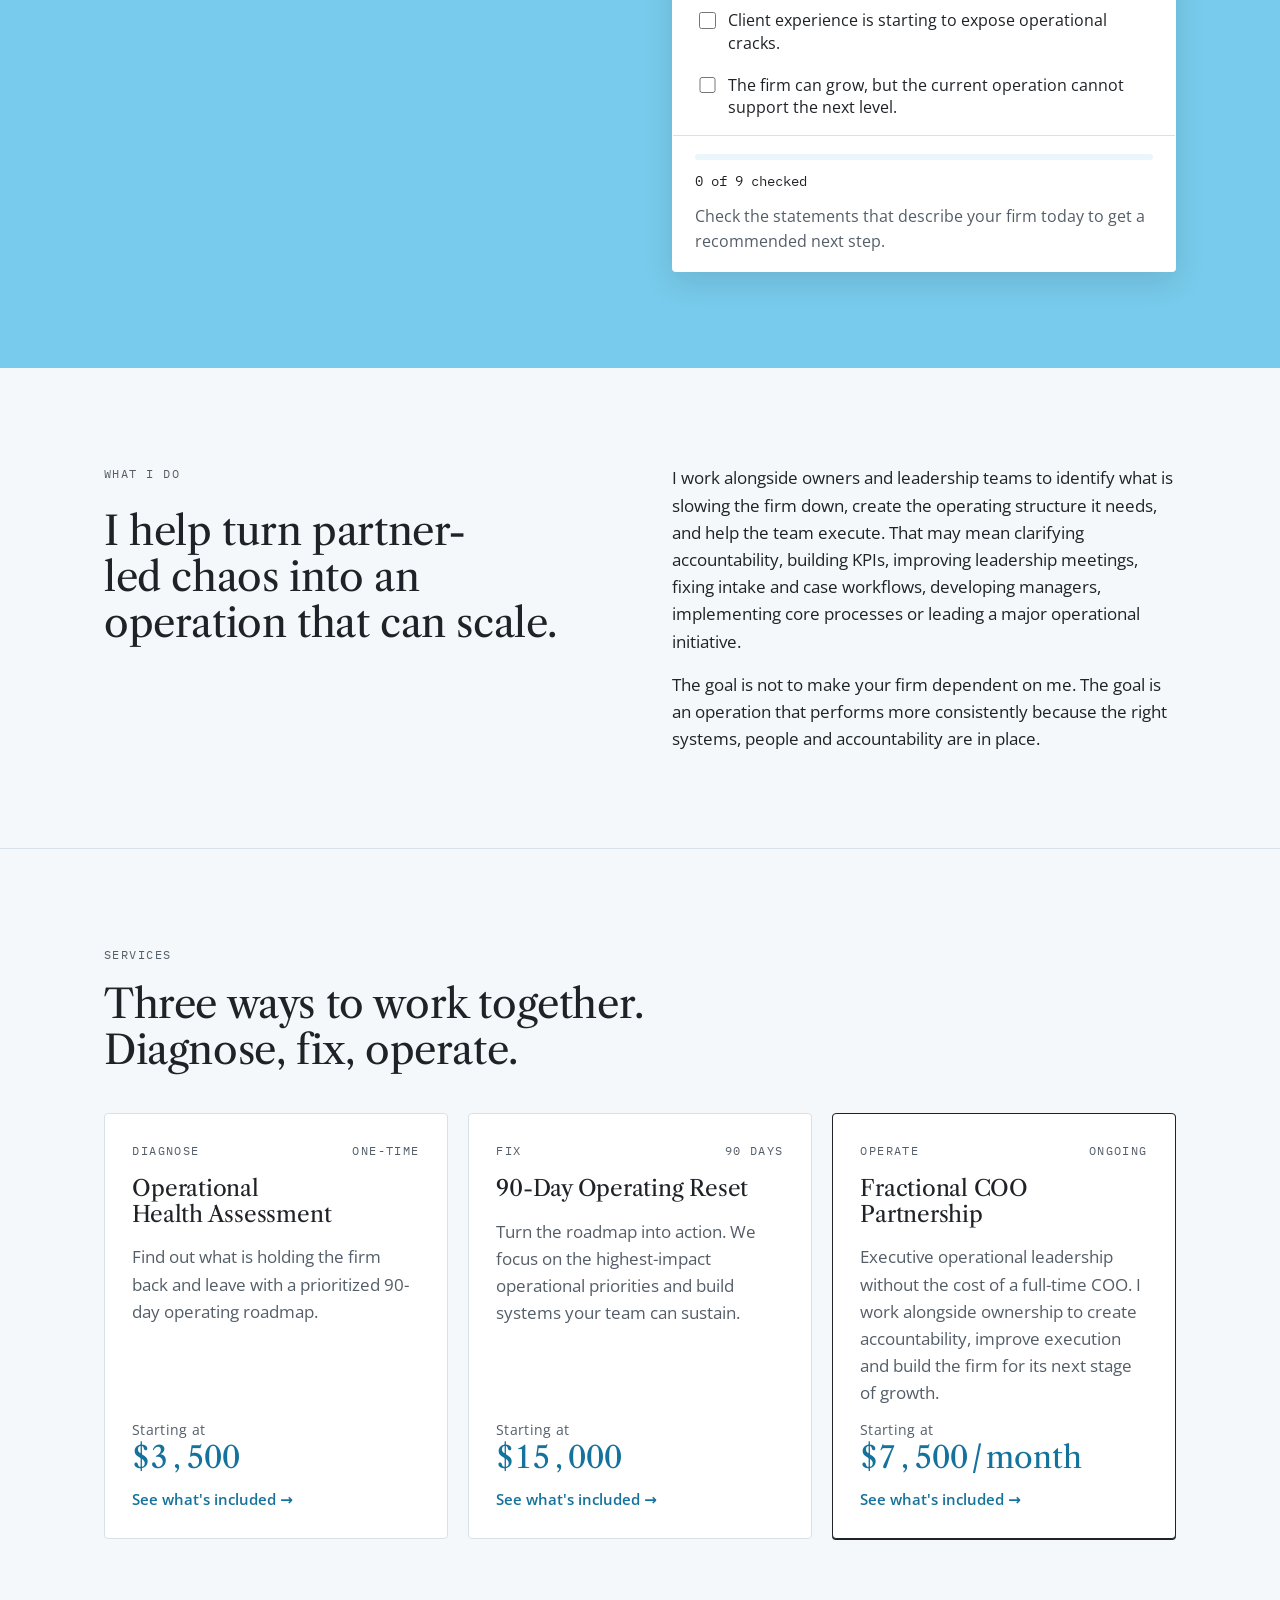
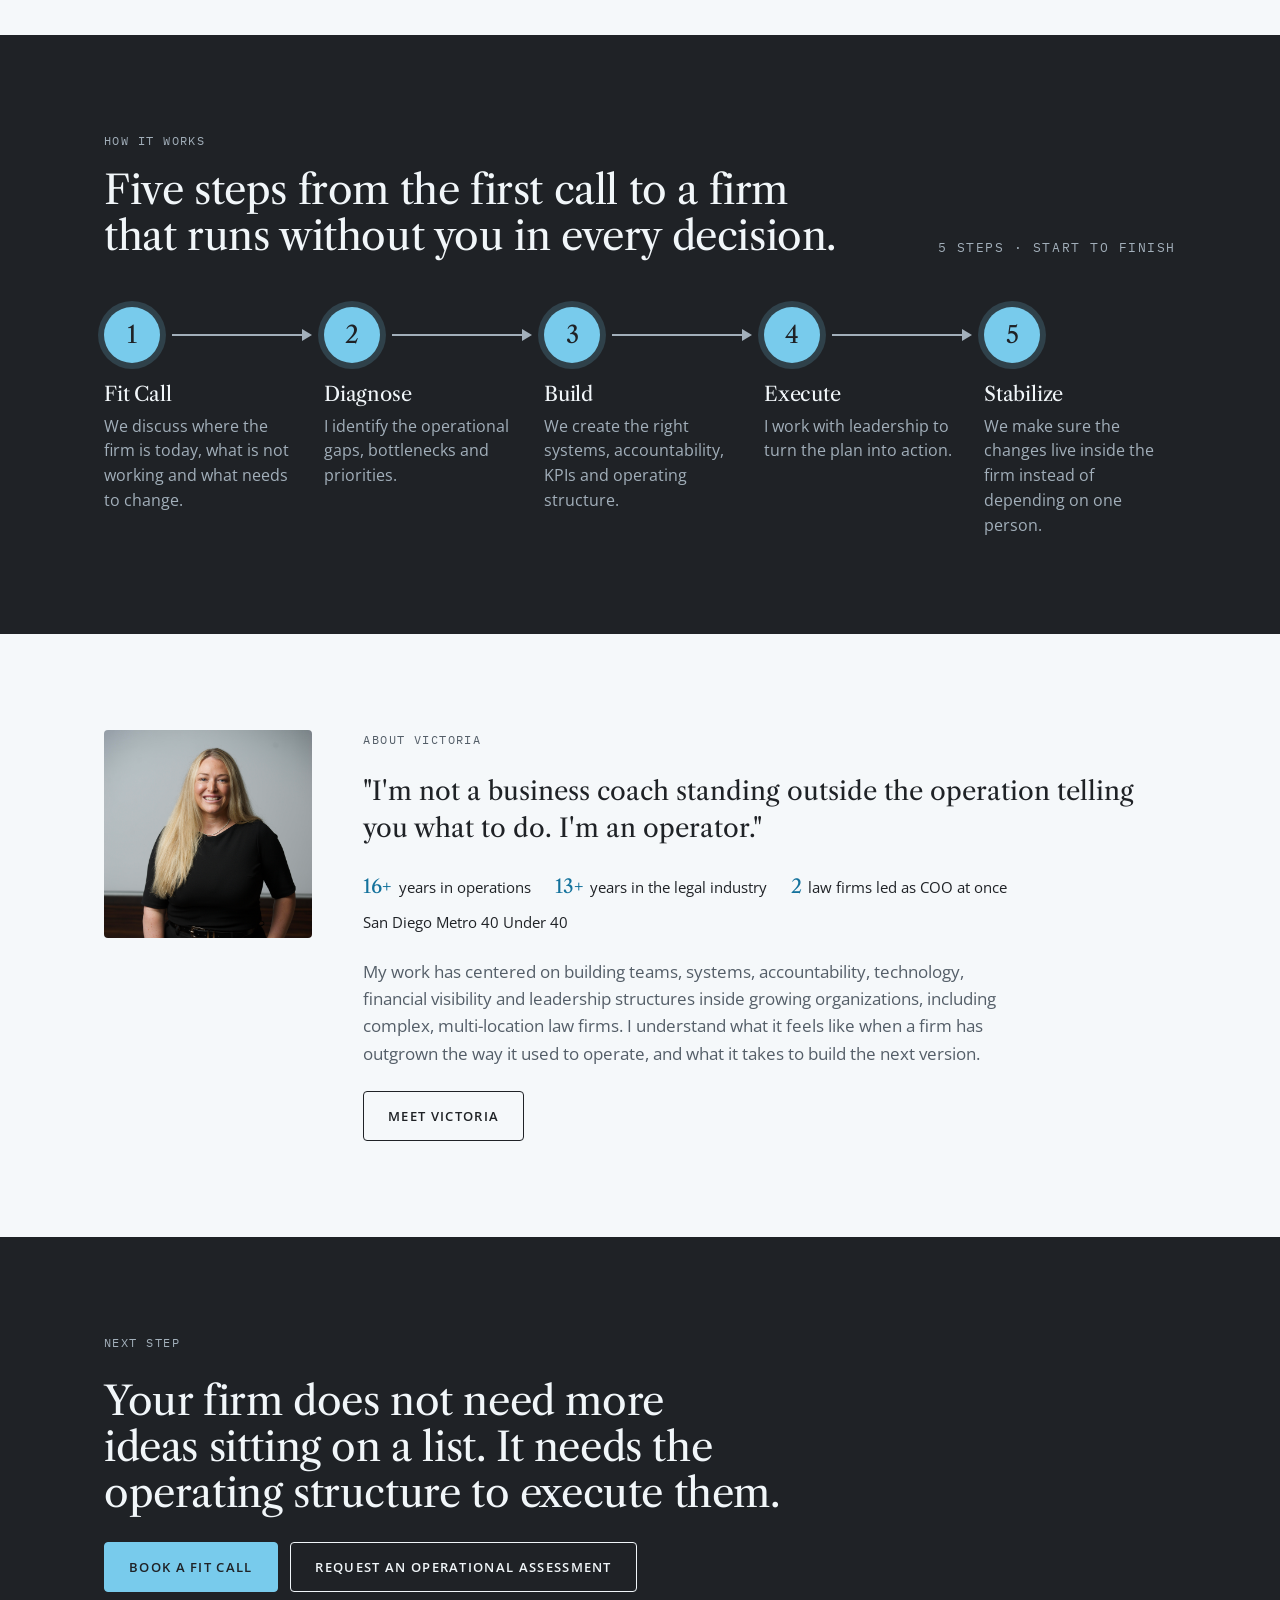
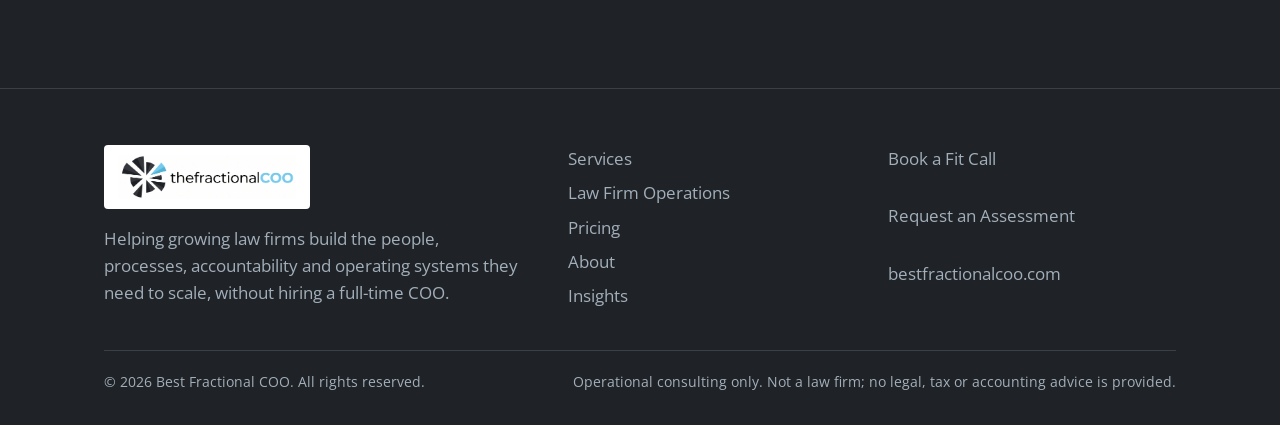
==== commit 75528344: "Make the site light-only and restore the dark sections Co-Authored-By: Claude Opus 5.5 <noreply@anth" ====
--- a/index.html
+++ b/index.html
@@ -3,13 +3,14 @@
 <head>
 <meta charset="utf-8">
 <meta name="viewport" content="width=device-width, initial-scale=1, viewport-fit=cover">
+<meta name="color-scheme" content="light only">
 <title>Best Fractional COO</title>
 <meta name="description" content="Fractional COO leadership for growing law firms. Build the people, processes, accountability and operating systems your firm needs to scale.">
 <link rel="icon" href="logo.jpg">
 <link rel="preconnect" href="https://fonts.googleapis.com">
 <link rel="preconnect" href="https://fonts.gstatic.com" crossorigin>
 <link rel="stylesheet" href="https://fonts.googleapis.com/css2?family=Libre+Caslon+Text:ital,wght@0,400;0,700;1,400&family=Open+Sans:wght@300;400;500;600;700&family=IBM+Plex+Mono:wght@400;500&display=swap">
-<link rel="stylesheet" href="styles.css?v=20261012070953">
+<link rel="stylesheet" href="styles.css?v=20261012085619">
 </head>
 <body>
 <header class="site-head">
@@ -208,6 +209,6 @@
   </div>
 </footer>
 
-<script src="site.js?v=20261012070953"></script>
+<script src="site.js?v=20261012085619"></script>
 </body>
 </html>
--- a/styles.css
+++ b/styles.css
@@ -5,10 +5,10 @@
   --ink: #1f2226;
   --muted: #545e68;
   --rule: #d8e1e8;
-  --deep: #e8ebee;
-  --deep-fg: #1f2226;
-  --deep-muted: #4c565f;
-  --deep-rule: #cfd6dc;
+  --deep: #1f2226;
+  --deep-fg: #f1f6f9;
+  --deep-muted: #a2afba;
+  --deep-rule: #3a4047;
   --accent: #78cbec;
   --accent-hover: #5bbde4;
   --accent-fg: #1f2226;
@@ -24,20 +24,7 @@
   --f-mono: "IBM Plex Mono", ui-monospace, Consolas, monospace;
   --wrap: 72rem;
   --r: 4px;
-}
-@media (prefers-color-scheme: dark) {
-  :root:not([data-theme="light"]) {
-    --paper: #0b0e11; --panel: #13181d; --ink: #e9eff3; --muted: #9ba8b3; --rule: #252d35;
-    --deep: #161c22; --deep-fg: #f1f6f9; --deep-muted: #a2afba; --deep-rule: #2c353d;
-    --accent: #78cbec; --accent-hover: #9bd9f2; --accent-fg: #1f2226; --accent-text: #8fd6f2; --tint: #14232d; --ok: #8fd6f2; --logo-pad: 0.35rem 0.6rem;
-    color-scheme: dark;
-  }
-}
-:root[data-theme="dark"] {
-  --paper: #0b0e11; --panel: #13181d; --ink: #e9eff3; --muted: #9ba8b3; --rule: #252d35;
-  --deep: #161c22; --deep-fg: #f1f6f9; --deep-muted: #a2afba; --deep-rule: #2c353d;
-  --accent: #78cbec; --accent-hover: #9bd9f2; --accent-fg: #1f2226; --accent-text: #8fd6f2; --tint: #14232d; --ok: #8fd6f2; --logo-pad: 0.35rem 0.6rem;
-  color-scheme: dark;
+  color-scheme: light;
 }
 
 * { box-sizing: border-box; }
@@ -89,7 +76,7 @@
 .btn.sm { padding: 0.6rem 1rem; font-size: 0.74rem; }
 .nav .btn { color: var(--accent-fg); border-bottom: 1.5px solid var(--accent); }
 .on-deep .btn.ghost { color: var(--deep-fg); border-color: var(--deep-fg); }
-.on-deep .btn.ghost:hover { background: var(--paper); }
+.on-deep .btn.ghost:hover { background: rgba(255,255,255,0.08); }
 .actions { display: flex; flex-wrap: wrap; gap: 0.8rem; }
 
 /* Sections */
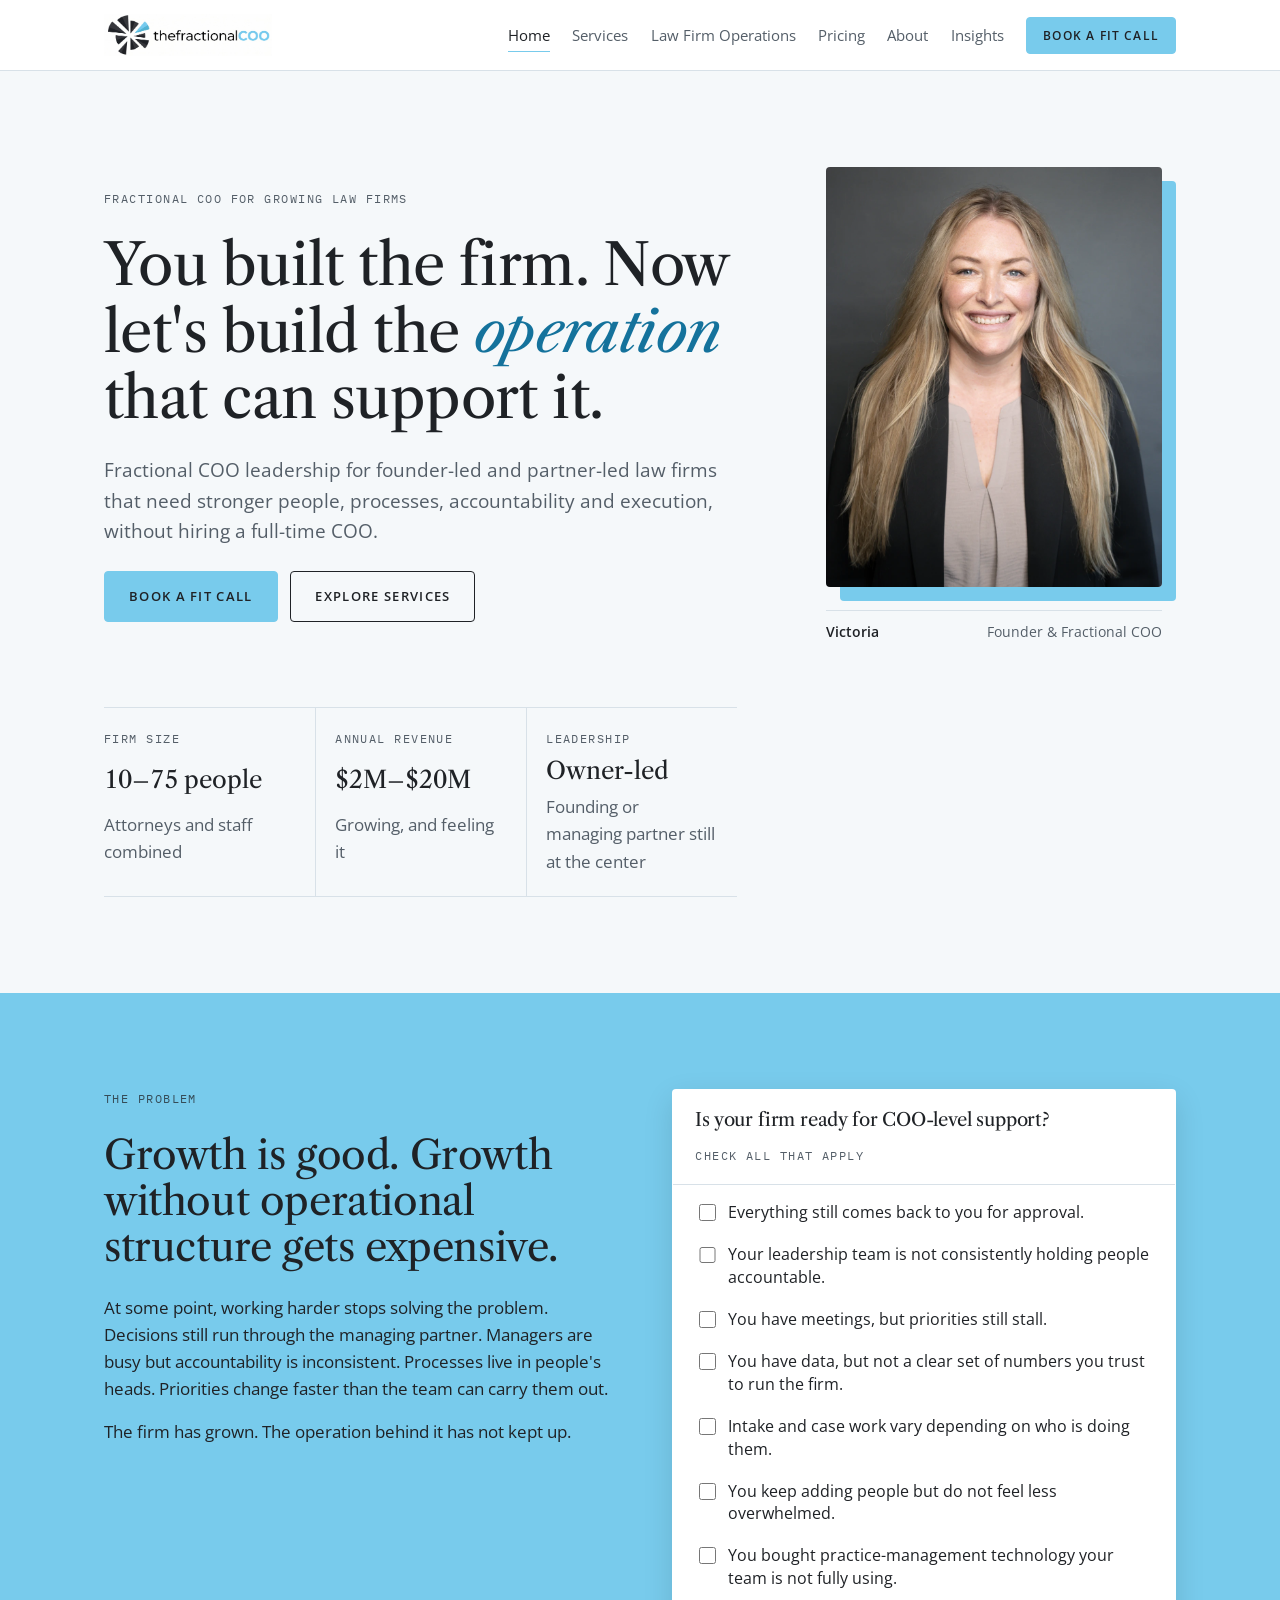
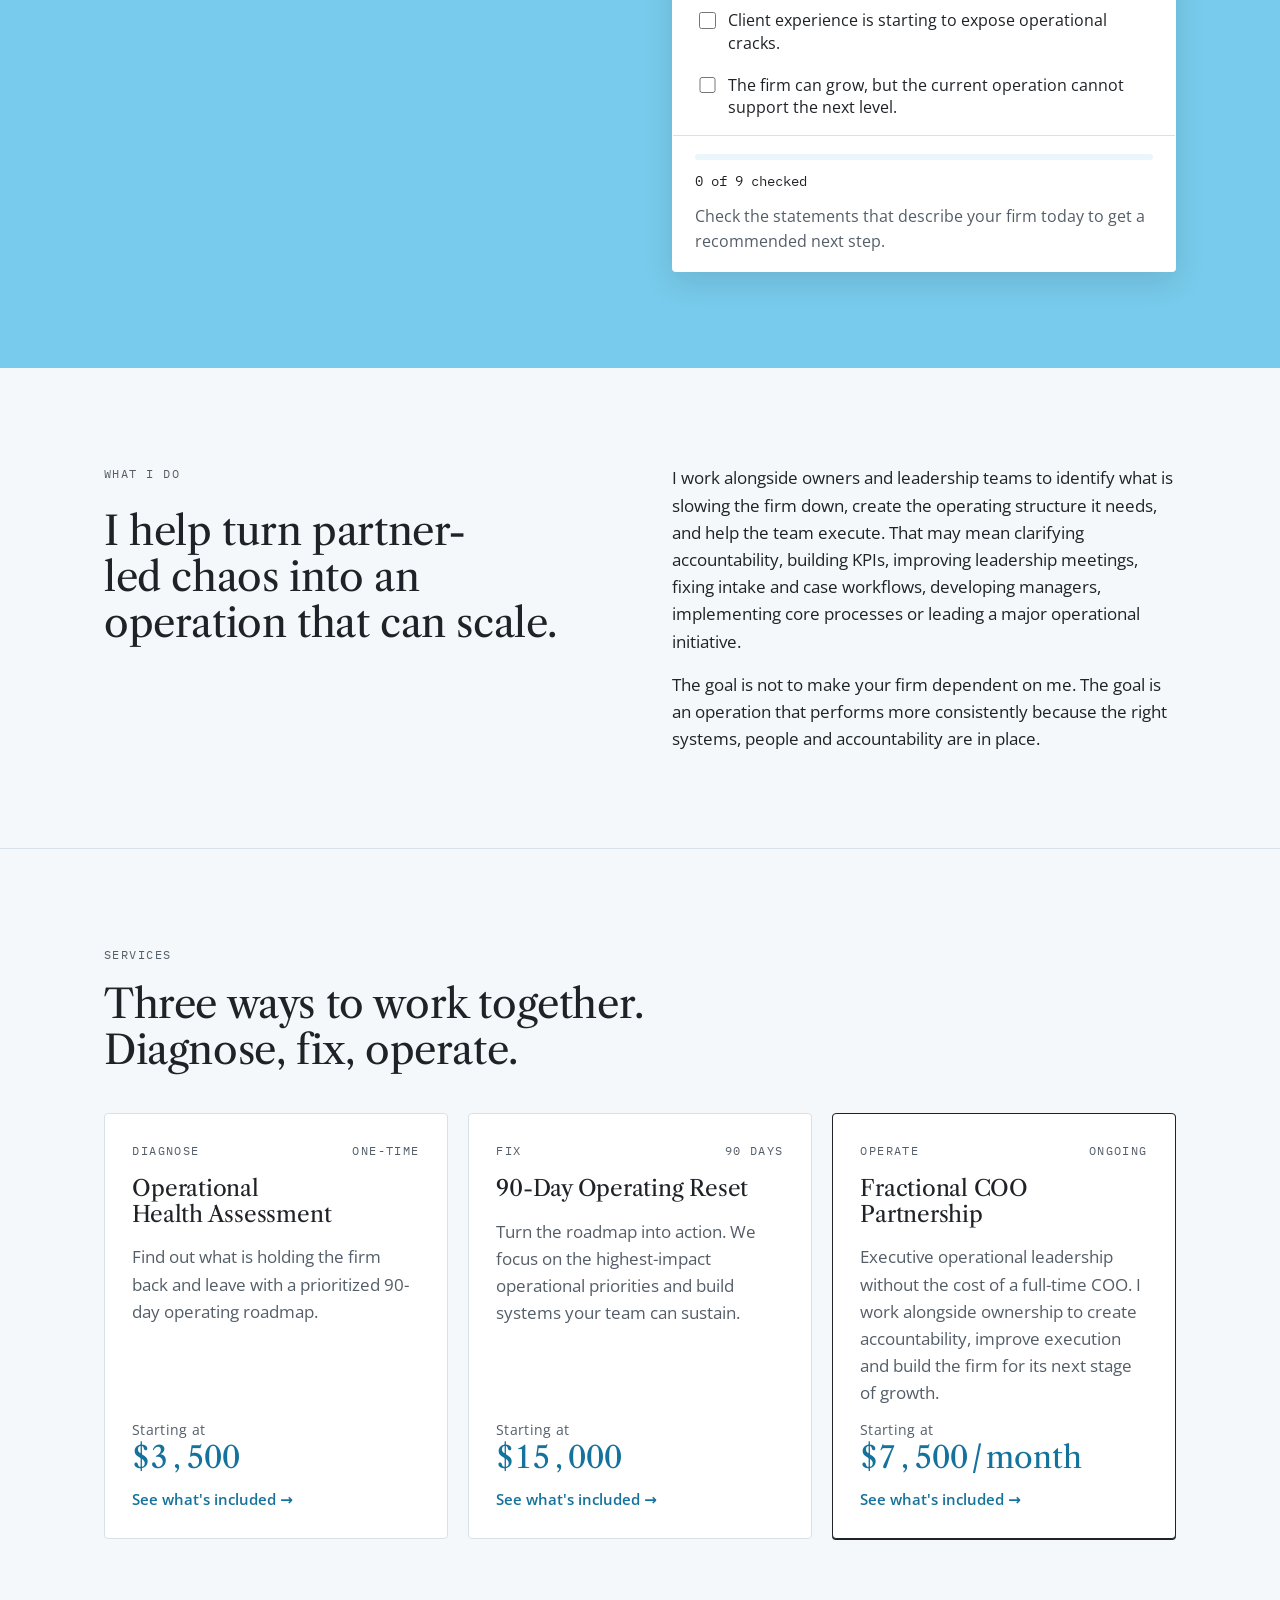
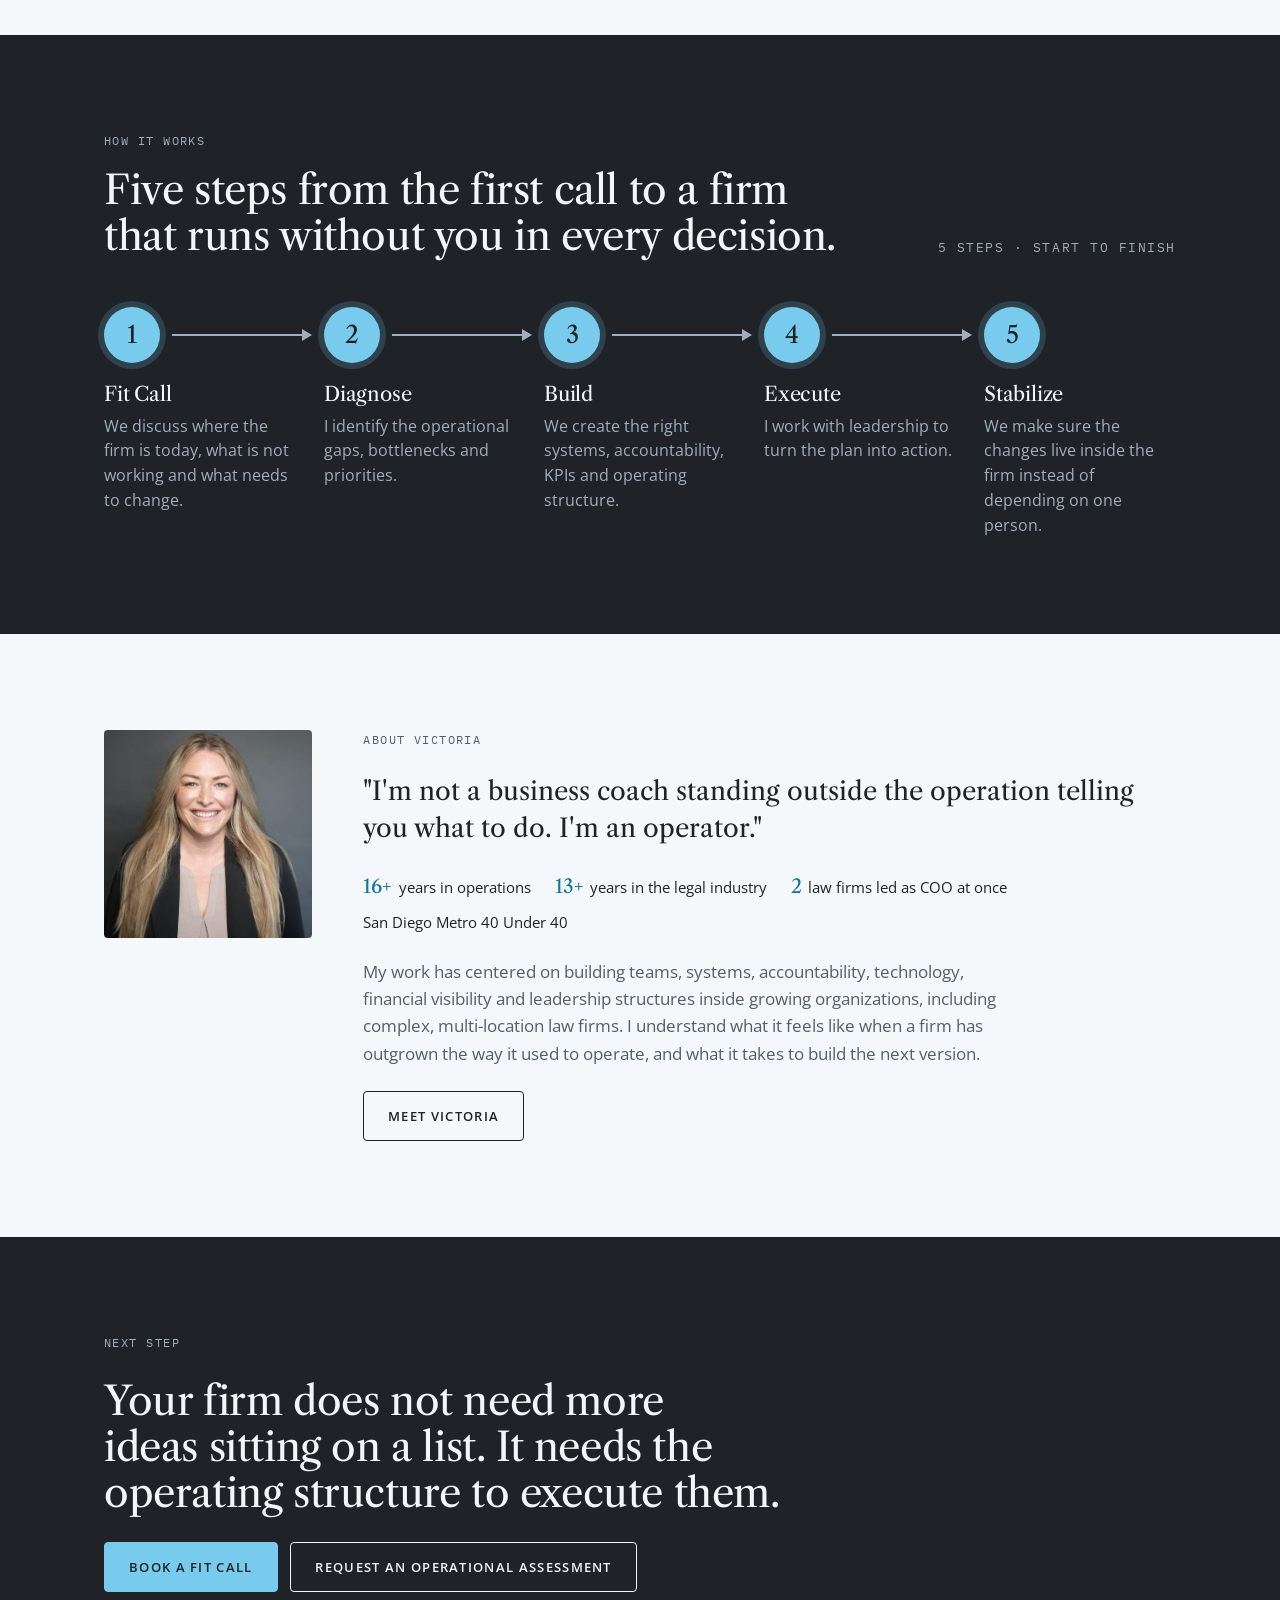
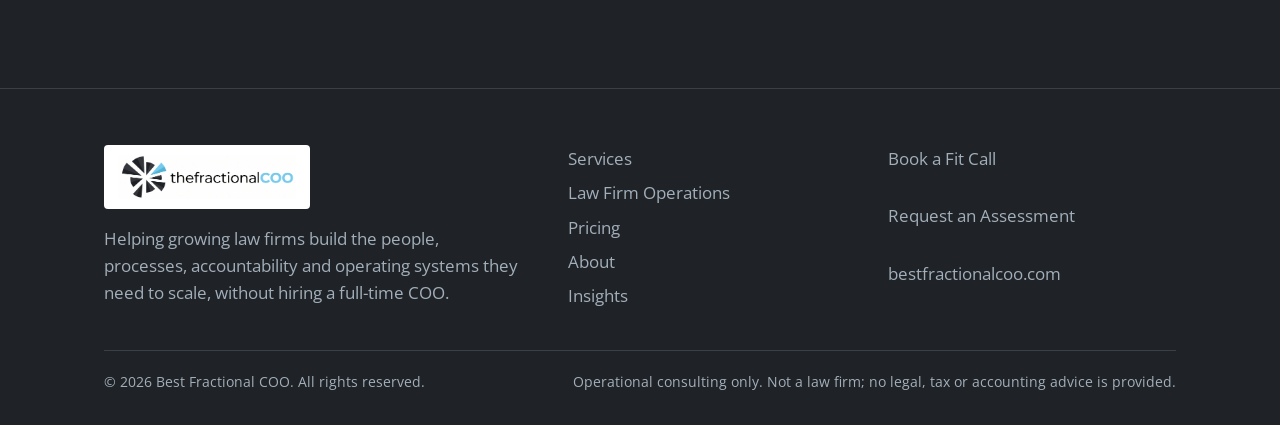
==== commit 00638b1a: "Use Victoria's new headshot Co-Authored-By: Claude Opus 5.5 <noreply@anthropic.com>" ====
--- a/index.html
+++ b/index.html
@@ -10,7 +10,7 @@
 <link rel="preconnect" href="https://fonts.googleapis.com">
 <link rel="preconnect" href="https://fonts.gstatic.com" crossorigin>
 <link rel="stylesheet" href="https://fonts.googleapis.com/css2?family=Libre+Caslon+Text:ital,wght@0,400;0,700;1,400&family=Open+Sans:wght@300;400;500;600;700&family=IBM+Plex+Mono:wght@400;500&display=swap">
-<link rel="stylesheet" href="styles.css?v=20261012085619">
+<link rel="stylesheet" href="styles.css?v=20261012132110">
 </head>
 <body>
 <header class="site-head">
@@ -44,7 +44,7 @@
         </div>
       </div>
       <figure class="portrait">
-        <img src="victoria.jpg" alt="Portrait of Victoria, founder of Best Fractional COO">
+        <img src="victoria-headshot.webp" width="986" height="1243" alt="Portrait of Victoria, founder of Best Fractional COO">
         <figcaption><b>Victoria</b><span class="muted">Founder &amp; Fractional COO</span></figcaption>
       </figure>
     </div>
@@ -162,7 +162,7 @@
 
   <section class="band">
     <div class="wrap about-prev">
-      <img src="victoria.jpg" alt="Victoria, Fractional COO">
+      <img src="victoria-headshot.webp" width="986" height="1243" alt="Victoria, Fractional COO">
       <div class="stack">
         <p class="label">About Victoria</p>
         <blockquote>"I'm not a business coach standing outside the operation telling you what to do. I'm an operator."</blockquote>
@@ -209,6 +209,6 @@
   </div>
 </footer>
 
-<script src="site.js?v=20261012085619"></script>
+<script src="site.js?v=20261012132110"></script>
 </body>
 </html>
--- a/styles.css
+++ b/styles.css
@@ -97,7 +97,7 @@
 .hero-copy { display: grid; gap: 1.5rem; min-width: 0; }
 .hero h1 em { font-style: italic; color: var(--accent-text); }
 .portrait { margin: 0 14px 0 0; display: grid; gap: 1.4rem; justify-self: end; width: 100%; max-width: 21rem; }
-.portrait img { width: 100%; aspect-ratio: 4 / 5; object-fit: cover; object-position: 50% 8%; border-radius: var(--r); display: block; box-shadow: 14px 14px 0 var(--brand-blue); }
+.portrait img { width: 100%; aspect-ratio: 4 / 5; object-fit: cover; object-position: 50% 30%; height: auto; border-radius: var(--r); display: block; box-shadow: 14px 14px 0 var(--brand-blue); }
 .portrait figcaption { display: flex; justify-content: space-between; gap: 1rem; font-size: 0.9rem; border-top: 1px solid var(--rule); padding-top: 0.6rem; }
 .portrait figcaption b { font-weight: 600; }
 @media (max-width: 760px) {
@@ -177,7 +177,7 @@
 
 /* About preview */
 .about-prev { display: grid; grid-template-columns: minmax(0, 13rem) minmax(0, 1fr); gap: clamp(1.5rem, 4vw, 3.5rem); align-items: start; }
-.about-prev img { width: 100%; border-radius: var(--r); aspect-ratio: 1 / 1; object-fit: cover; object-position: 50% 6%; }
+.about-prev img { width: 100%; border-radius: var(--r); aspect-ratio: 1 / 1; object-fit: cover; object-position: 50% 20%; height: auto; }
 blockquote { margin: 0; font-family: var(--f-display); font-size: clamp(1.25rem, 2.3vw, 1.6rem); line-height: 1.45; }
 @media (max-width: 640px) { .about-prev { grid-template-columns: 1fr; } .about-prev img { max-width: 11rem; } }
 
